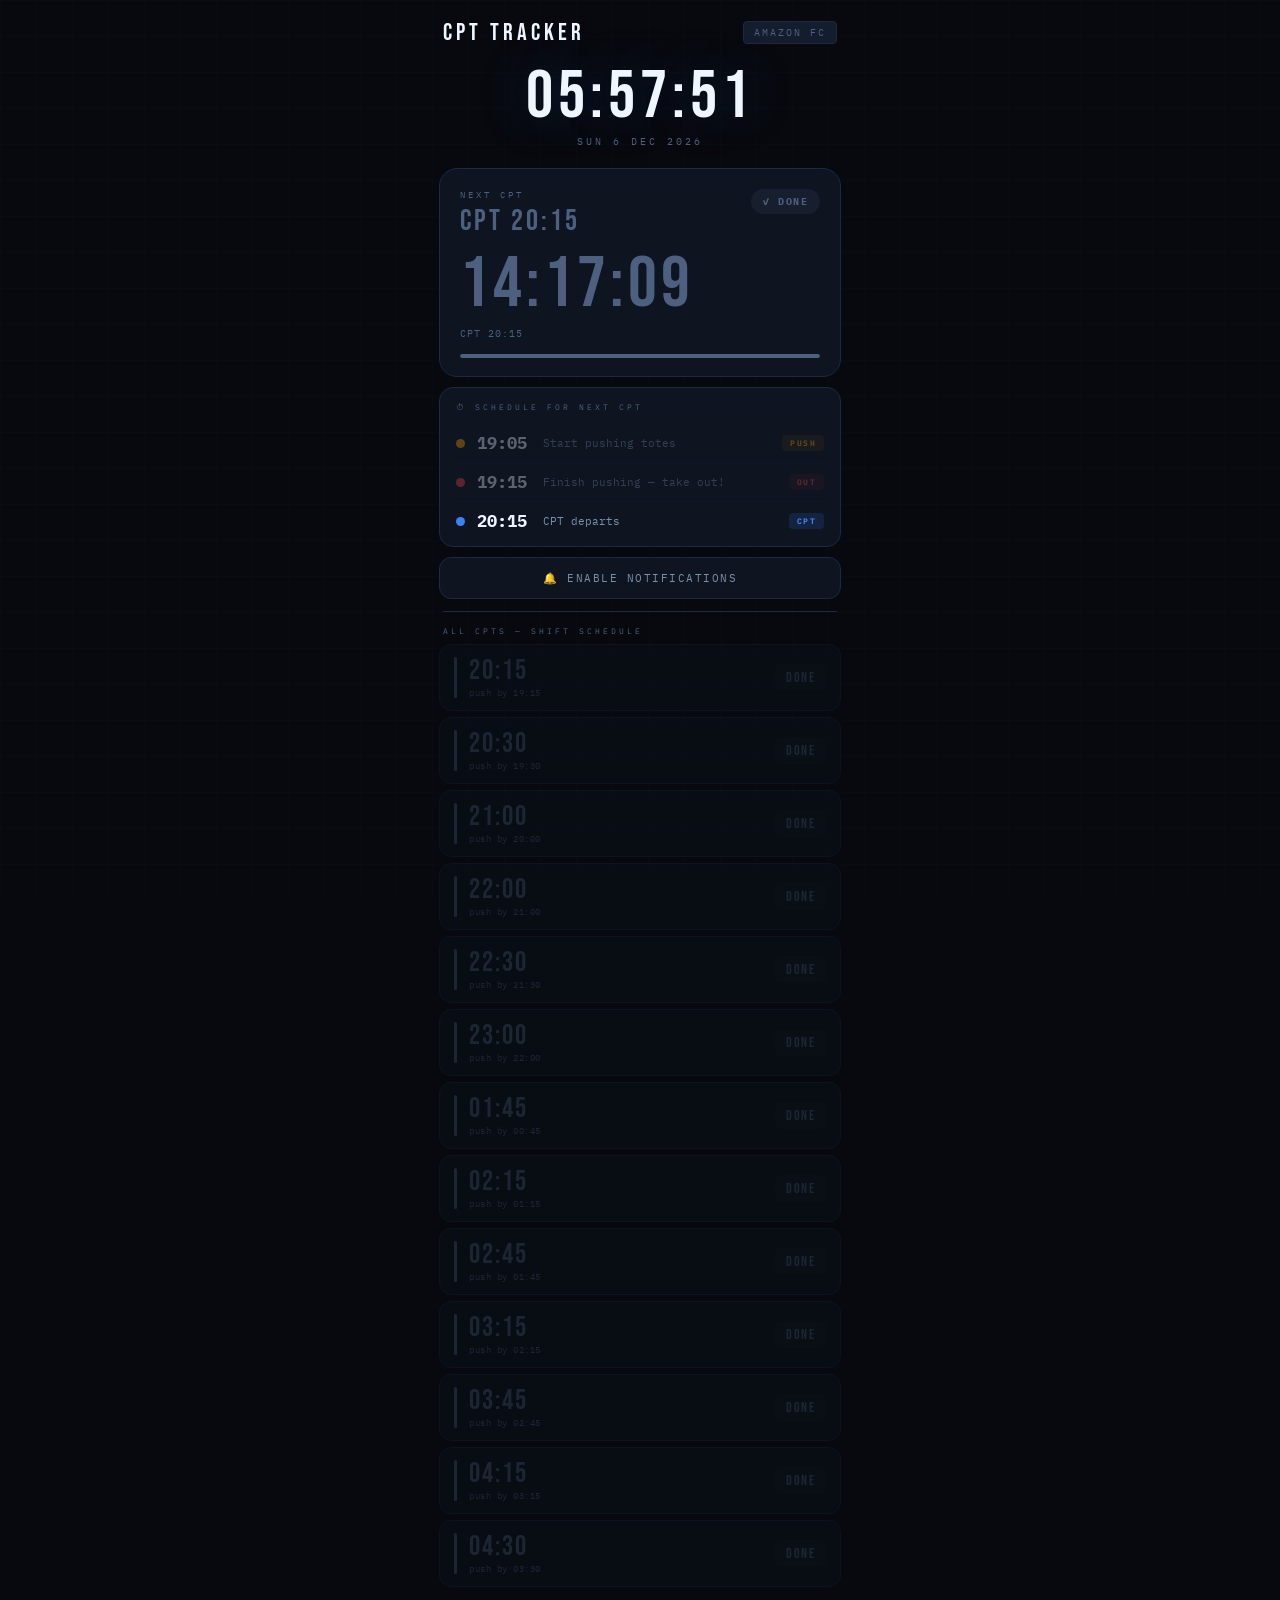
==== templates/cpt-tracker.html @ e01d63c8 "Add files via upload cpt timings" ====
<!DOCTYPE html>
<html lang="en">
<head>
<meta charset="UTF-8">
<meta name="viewport" content="width=device-width, initial-scale=1.0, user-scalable=no">
<meta name="theme-color" content="#07090e">
<meta name="apple-mobile-web-app-capable" content="yes">
<meta name="apple-mobile-web-app-status-bar-style" content="black-translucent">
<title>CPT Tracker</title>
<link rel="preconnect" href="https://fonts.googleapis.com">
<link href="https://fonts.googleapis.com/css2?family=Bebas+Neue&family=IBM+Plex+Mono:wght@300;400;500;700&display=swap" rel="stylesheet">
<style>
  :root {
    --bg:        #07090e;
    --surface:   #0e1420;
    --surface2:  #131d2e;
    --border:    #1c2940;
    --safe:      #10b981;
    --warn:      #f59e0b;
    --critical:  #ef4444;
    --accent:    #3b82f6;
    --dim:       #4e6080;
    --muted:     #7a90aa;
    --text:      #d8e4f0;
    --white:     #f0f6ff;
  }

  *, *::before, *::after { margin:0; padding:0; box-sizing:border-box; -webkit-tap-highlight-color:transparent; }

  html { scroll-behavior: smooth; }

  body {
    background: var(--bg);
    color: var(--text);
    font-family: 'IBM Plex Mono', monospace;
    min-height: 100vh;
    overscroll-behavior: contain;
    -webkit-overflow-scrolling: touch;
  }

  /* subtle grid overlay */
  body::before {
    content: '';
    position: fixed; inset: 0; pointer-events: none; z-index: 0;
    background-image:
      linear-gradient(rgba(59,130,246,0.025) 1px, transparent 1px),
      linear-gradient(90deg, rgba(59,130,246,0.025) 1px, transparent 1px);
    background-size: 36px 36px;
  }

  .app {
    position: relative; z-index: 1;
    max-width: 430px; margin: 0 auto;
    padding-bottom: 40px;
  }

  /* ─── HEADER ─── */
  .hdr {
    display: flex; justify-content: space-between; align-items: center;
    padding: 18px 18px 0;
  }
  .hdr-title {
    font-family: 'Bebas Neue', sans-serif;
    font-size: 24px; letter-spacing: 4px; color: var(--white);
  }
  .hdr-shift {
    font-size: 10px; letter-spacing: 2px; color: var(--dim);
    background: var(--surface2); border: 1px solid var(--border);
    padding: 4px 10px; border-radius: 4px;
  }

  /* ─── CLOCK ─── */
  .clock-wrap {
    text-align: center; padding: 16px 18px 10px;
  }
  .clock {
    font-family: 'Bebas Neue', sans-serif;
    font-size: 68px; letter-spacing: 5px; line-height: 1;
    color: var(--white);
    text-shadow: 0 0 50px rgba(59,130,246,0.25);
  }
  .clock-date {
    font-size: 10px; letter-spacing: 3px; color: var(--dim);
    margin-top: 4px; text-transform: uppercase;
  }

  /* ─── HERO CARD ─── */
  .hero {
    margin: 10px 14px 10px;
    border-radius: 18px; padding: 20px 20px 18px;
    border: 1.5px solid transparent;
    position: relative; overflow: hidden;
    transition: background 0.6s ease, border-color 0.6s ease;
  }
  .hero::before {
    content: '';
    position: absolute; inset: 0;
    background: radial-gradient(ellipse at top right, var(--glow-color, transparent) 0%, transparent 65%);
    pointer-events: none; transition: all 0.6s;
  }

  .hero.safe   { background: #091810; border-color: rgba(16,185,129,0.25); --glow-color: rgba(16,185,129,0.12); }
  .hero.warn   { background: #16100a; border-color: rgba(245,158,11,0.35);  --glow-color: rgba(245,158,11,0.15); }
  .hero.critical { background: #160808; border-color: rgba(239,68,68,0.4); --glow-color: rgba(239,68,68,0.2); }
  .hero.done   { background: var(--surface); border-color: var(--border); }

  .hero-top {
    display: flex; justify-content: space-between; align-items: flex-start;
    margin-bottom: 10px;
  }
  .hero-label {
    font-size: 9px; letter-spacing: 3px; color: var(--dim);
    text-transform: uppercase; margin-bottom: 3px;
  }
  .hero-cpt-time {
    font-family: 'Bebas Neue', sans-serif;
    font-size: 30px; letter-spacing: 3px;
    transition: color 0.4s;
  }
  .hero.safe    .hero-cpt-time { color: var(--safe); }
  .hero.warn    .hero-cpt-time { color: var(--warn); }
  .hero.critical .hero-cpt-time { color: var(--critical); }
  .hero.done    .hero-cpt-time { color: var(--dim); }

  .hero-status-pill {
    font-size: 10px; font-weight: 700; letter-spacing: 1.5px;
    padding: 6px 12px; border-radius: 20px; text-transform: uppercase;
    transition: all 0.4s;
  }
  .hero.safe    .hero-status-pill { background: rgba(16,185,129,0.15); color: var(--safe); }
  .hero.warn    .hero-status-pill { background: rgba(245,158,11,0.2);  color: var(--warn); animation: pill-pulse-warn 1.4s infinite; }
  .hero.critical .hero-status-pill { background: rgba(239,68,68,0.2); color: var(--critical); animation: pill-pulse-red 0.7s infinite; }
  .hero.done    .hero-status-pill { background: rgba(78,96,128,0.15); color: var(--dim); }

  @keyframes pill-pulse-warn {
    0%,100% { box-shadow: 0 0 0 0 rgba(245,158,11,0); }
    50%      { box-shadow: 0 0 0 5px rgba(245,158,11,0.15); }
  }
  @keyframes pill-pulse-red {
    0%,100% { box-shadow: 0 0 0 0 rgba(239,68,68,0); background: rgba(239,68,68,0.2); }
    50%      { box-shadow: 0 0 0 6px rgba(239,68,68,0.12); background: rgba(239,68,68,0.35); }
  }

  .hero-countdown {
    font-family: 'Bebas Neue', sans-serif;
    font-size: 72px; letter-spacing: 4px; line-height: 1;
    margin: 4px 0 6px;
    transition: color 0.4s, text-shadow 0.4s;
  }
  .hero.safe     .hero-countdown { color: var(--safe); text-shadow: 0 0 40px rgba(16,185,129,0.3); }
  .hero.warn     .hero-countdown { color: var(--warn); text-shadow: 0 0 40px rgba(245,158,11,0.3); }
  .hero.critical .hero-countdown { color: var(--critical); text-shadow: 0 0 50px rgba(239,68,68,0.5); animation: cd-glow 0.7s infinite; }
  .hero.done     .hero-countdown { color: var(--dim); text-shadow: none; }

  @keyframes cd-glow {
    0%,100% { text-shadow: 0 0 30px rgba(239,68,68,0.4); }
    50%      { text-shadow: 0 0 70px rgba(239,68,68,0.85); }
  }

  .hero-until { font-size: 10px; color: var(--dim); letter-spacing: 1px; }

  /* progress bar */
  .hero-progress-wrap {
    margin-top: 14px;
    height: 4px; background: rgba(255,255,255,0.06);
    border-radius: 2px; overflow: hidden;
  }
  .hero-progress-bar {
    height: 100%; border-radius: 2px;
    transition: width 1s linear, background 0.5s;
  }
  .hero.safe     .hero-progress-bar { background: var(--safe); }
  .hero.warn     .hero-progress-bar { background: var(--warn); }
  .hero.critical .hero-progress-bar { background: var(--critical); }
  .hero.done     .hero-progress-bar { background: var(--dim); }

  /* ─── PHASE TIMELINE ─── */
  .phases {
    margin: 0 14px 10px;
    background: var(--surface); border: 1px solid var(--border);
    border-radius: 14px; padding: 14px 16px;
  }
  .phases-head {
    font-size: 8px; letter-spacing: 3px; color: var(--dim);
    text-transform: uppercase; margin-bottom: 12px;
  }
  .ph-row {
    display: flex; align-items: center; gap: 12px;
    padding: 8px 0; border-bottom: 1px solid rgba(28,41,64,0.6);
    transition: opacity 0.3s;
  }
  .ph-row:last-child { border-bottom: none; padding-bottom: 0; }
  .ph-row.active-phase { opacity: 1 !important; }
  .ph-row.past-phase   { opacity: 0.35; }

  .ph-dot { width: 9px; height: 9px; border-radius: 50%; flex-shrink: 0; }
  .ph-row.active-phase .ph-dot { animation: dot-pulse 1s infinite; }

  @keyframes dot-pulse {
    0%,100% { transform: scale(1); box-shadow: 0 0 0 0 currentColor; }
    50%      { transform: scale(1.3); }
  }

  .ph-time {
    font-size: 17px; font-weight: 700; min-width: 54px;
    color: var(--white);
  }
  .ph-desc { flex: 1; font-size: 11px; color: var(--muted); }
  .ph-tag {
    font-size: 8px; font-weight: 700; letter-spacing: 1.5px;
    padding: 3px 8px; border-radius: 4px; text-transform: uppercase;
  }

  /* ─── NOTIFY BUTTON ─── */
  .notify-btn {
    display: flex; align-items: center; justify-content: center; gap: 8px;
    margin: 0 14px 12px; padding: 13px;
    background: var(--surface); border: 1px solid var(--border);
    border-radius: 12px; color: var(--muted);
    font-family: 'IBM Plex Mono', monospace;
    font-size: 11px; letter-spacing: 1.5px; text-transform: uppercase;
    cursor: pointer; width: calc(100% - 28px);
    transition: all 0.2s;
  }
  .notify-btn:active { transform: scale(0.97); }
  .notify-btn.on { border-color: rgba(16,185,129,0.3); color: var(--safe); background: rgba(16,185,129,0.05); }

  /* ─── CPT LIST ─── */
  .section-head {
    padding: 4px 18px 8px;
    font-size: 8px; letter-spacing: 3px; color: var(--dim); text-transform: uppercase;
  }
  .cpt-list { padding: 0 14px; display: flex; flex-direction: column; gap: 6px; }

  .cpt-card {
    background: var(--surface); border: 1px solid var(--border);
    border-radius: 12px; padding: 12px 14px;
    display: flex; align-items: center; gap: 12px;
    transition: all 0.35s; position: relative; overflow: hidden;
  }
  .cpt-card.state-safe     { }
  .cpt-card.state-warn     { border-color: rgba(245,158,11,0.4); background: #13100a; }
  .cpt-card.state-critical { border-color: rgba(239,68,68,0.45); background: #130808; }
  .cpt-card.state-past     { opacity: 0.32; }
  .cpt-card.state-next     { border-color: rgba(59,130,246,0.3); }

  .cpt-indicator { width: 3px; align-self: stretch; border-radius: 2px; flex-shrink: 0; min-height: 36px; }

  .cpt-main { flex: 1; min-width: 0; }
  .cpt-time {
    font-family: 'Bebas Neue', sans-serif;
    font-size: 28px; letter-spacing: 2px; line-height: 1;
    transition: color 0.3s;
  }
  .cpt-sub { font-size: 9px; color: var(--dim); margin-top: 2px; letter-spacing: 0.5px; }

  .cpt-right { text-align: right; flex-shrink: 0; }
  .cpt-badge {
    font-family: 'Bebas Neue', sans-serif;
    font-size: 14px; letter-spacing: 1.5px;
    padding: 5px 11px; border-radius: 7px;
    display: inline-block;
  }
  .cpt-eta {
    font-size: 10px; color: var(--dim);
    margin-top: 3px; text-align: right;
  }

  /* ─── TOAST ─── */
  .toast {
    position: fixed; top: 14px; left: 12px; right: 12px; z-index: 9999;
    background: #111d30; border: 1px solid rgba(245,158,11,0.45);
    border-radius: 14px; padding: 14px 16px;
    animation: toast-in 0.3s cubic-bezier(0.34,1.56,0.64,1);
    box-shadow: 0 8px 32px rgba(0,0,0,0.6);
  }
  .toast.critical-toast { border-color: rgba(239,68,68,0.6); }
  .toast-title { font-size: 10px; letter-spacing: 2px; color: var(--warn); text-transform: uppercase; margin-bottom: 4px; font-weight: 700; }
  .toast.critical-toast .toast-title { color: var(--critical); }
  .toast-body { font-size: 13px; color: var(--text); }

  @keyframes toast-in {
    from { transform: translateY(-24px) scale(0.96); opacity: 0; }
    to   { transform: translateY(0) scale(1); opacity: 1; }
  }

  /* ─── DIVIDER ─── */
  .sep { margin: 10px 18px 10px; height: 1px; background: var(--border); }

</style>
</head>
<body>
<div class="app">

  <!-- Header -->
  <div class="hdr">
    <div class="hdr-title">CPT TRACKER</div>
    <div class="hdr-shift" id="shift-label">AMAZON FC</div>
  </div>

  <!-- Clock -->
  <div class="clock-wrap">
    <div class="clock" id="clock">00:00:00</div>
    <div class="clock-date" id="clock-date">···</div>
  </div>

  <!-- Hero Next CPT -->
  <div class="hero safe" id="hero">
    <div class="hero-top">
      <div>
        <div class="hero-label">NEXT CPT</div>
        <div class="hero-cpt-time" id="hero-cpt-time">--:--</div>
      </div>
      <div class="hero-status-pill" id="hero-status">LOADING</div>
    </div>
    <div class="hero-countdown" id="hero-cd">--:--</div>
    <div class="hero-until" id="hero-until">until CPT</div>
    <div class="hero-progress-wrap">
      <div class="hero-progress-bar" id="hero-prog" style="width:0%"></div>
    </div>
  </div>

  <!-- Phase Schedule -->
  <div class="phases">
    <div class="phases-head">⏱ Schedule for next CPT</div>

    <div class="ph-row" id="ph-push">
      <div class="ph-dot" style="background:var(--warn)" id="ph-push-dot"></div>
      <div class="ph-time" id="ph-push-t">--:--</div>
      <div class="ph-desc">Start pushing totes</div>
      <div class="ph-tag" style="background:rgba(245,158,11,0.15);color:var(--warn)">PUSH</div>
    </div>

    <div class="ph-row" id="ph-out">
      <div class="ph-dot" style="background:var(--critical)"></div>
      <div class="ph-time" id="ph-out-t">--:--</div>
      <div class="ph-desc">Finish pushing — take out!</div>
      <div class="ph-tag" style="background:rgba(239,68,68,0.15);color:var(--critical)">OUT</div>
    </div>

    <div class="ph-row" id="ph-cpt">
      <div class="ph-dot" style="background:var(--accent)"></div>
      <div class="ph-time" id="ph-cpt-t">--:--</div>
      <div class="ph-desc">CPT departs</div>
      <div class="ph-tag" style="background:rgba(59,130,246,0.15);color:var(--accent)">CPT</div>
    </div>
  </div>

  <!-- Notification Button -->
  <button class="notify-btn" id="notify-btn" onclick="askNotify()">
    🔔 Enable Notifications
  </button>

  <div class="sep"></div>
  <div class="section-head">All CPTs — Shift Schedule</div>

  <!-- CPT Cards -->
  <div class="cpt-list" id="cpt-list"></div>

</div>

<script>
// ─── CPT DATA ────────────────────────────────────────────────
const RAW = [
  "20:15","20:30","21:00","22:00","22:30","23:00",
  "1:45","2:15","2:45","3:15","3:45","4:15","4:30"
];

// Convert "H:MM" → minutes since midnight
function toMin(str) {
  const [h, m] = str.split(':').map(Number);
  return h * 60 + m;
}

// Format minutes → "HH:MM" (handles values > 1440)
function fmtTime(min) {
  const h = Math.floor(min / 60) % 24;
  const m = min % 60;
  return `${String(h).padStart(2,'0')}:${String(m).padStart(2,'0')}`;
}

// Format countdown (total seconds) → "H:MM:SS" or "MM:SS"
function fmtCd(totalSec) {
  if (totalSec < 0) totalSec = 0;
  const h = Math.floor(totalSec / 3600);
  const m = Math.floor((totalSec % 3600) / 60);
  const s = totalSec % 60;
  if (h > 0) return `${h}:${String(m).padStart(2,'0')}:${String(s).padStart(2,'0')}`;
  return `${String(m).padStart(2,'0')}:${String(s).padStart(2,'0')}`;
}

// Build CPT objects
// Times < noon (720 min) = after midnight (next calendar day) → add 1440 for ordering
const CPTS = RAW.map(raw => {
  const min = toMin(raw);
  const isNextDay = min < 720;
  const eff = isNextDay ? min + 1440 : min; // "effective" minutes for sorting/comparing
  return {
    label: fmtTime(min),
    min,
    isNextDay,
    eff,
    pushStart: eff - 70,  // start pushing 70 min before CPT
    pushEnd:   eff - 60,  // finish & take out 60 min before CPT
  };
}).sort((a, b) => a.eff - b.eff);

// ─── STATE ───────────────────────────────────────────────────
let notifyOn = false;
const notified = new Set();

// ─── HELPERS ─────────────────────────────────────────────────
function nowEff() {
  const d = new Date();
  const h = d.getHours(), m = d.getMinutes(), s = d.getSeconds();
  const minNow = h * 60 + m;
  // If before noon treat as "next day" in our effective scale
  const eff = minNow < 720 ? minNow + 1440 : minNow;
  return { eff, sec: s, minNow, h, m, s };
}

function getPhase(cpt, effNow) {
  const diff = cpt.eff - effNow;
  if (diff < 0)   return 'past';
  if (diff <= 60) return 'critical';   // take out window
  if (diff <= 70) return 'warn';       // start pushing
  return 'safe';
}

// ─── NOTIFICATIONS ───────────────────────────────────────────
function askNotify() {
  if (!('Notification' in window)) { alert('Notifications not supported on this browser.'); return; }
  Notification.requestPermission().then(p => {
    notifyOn = p === 'granted';
    renderNotifyBtn();
  });
}

function renderNotifyBtn() {
  const btn = document.getElementById('notify-btn');
  if (notifyOn) {
    btn.textContent = '✅ Notifications Enabled';
    btn.classList.add('on');
  } else {
    btn.textContent = '🔔 Enable Notifications';
    btn.classList.remove('on');
  }
}

function fire(title, body, isCritical) {
  showToast(title, body, isCritical);
  if (notifyOn) {
    try { new Notification(title, { body, silent: false }); } catch(e) {}
  }
  // Vibrate on mobile
  if ('vibrate' in navigator) {
    navigator.vibrate(isCritical ? [400,100,400,100,800] : [300,100,300]);
  }
}

let toastTimer;
function showToast(title, body, isCritical) {
  const old = document.getElementById('toast');
  if (old) old.remove();
  clearTimeout(toastTimer);
  const t = document.createElement('div');
  t.id = 'toast';
  t.className = 'toast' + (isCritical ? ' critical-toast' : '');
  t.innerHTML = `<div class="toast-title">${title}</div><div class="toast-body">${body}</div>`;
  document.body.appendChild(t);
  toastTimer = setTimeout(() => { t.style.opacity='0'; t.style.transition='opacity 0.5s'; setTimeout(()=>t.remove(),500); }, 6000);
}

// ─── BUILD CARD SKELETONS ─────────────────────────────────────
function buildList() {
  const list = document.getElementById('cpt-list');
  CPTS.forEach(cpt => {
    const card = document.createElement('div');
    card.className = 'cpt-card';
    card.id = `card-${cpt.eff}`;
    list.appendChild(card);
  });
}

// ─── MAIN TICK ───────────────────────────────────────────────
function tick() {
  const { eff: effNow, sec, h, m, s } = nowEff();

  // ── Clock
  const now = new Date();
  document.getElementById('clock').textContent =
    `${String(h).padStart(2,'0')}:${String(m).padStart(2,'0')}:${String(s).padStart(2,'0')}`;
  const DAYS = ['SUN','MON','TUE','WED','THU','FRI','SAT'];
  const MONTHS = ['JAN','FEB','MAR','APR','MAY','JUN','JUL','AUG','SEP','OCT','NOV','DEC'];
  document.getElementById('clock-date').textContent =
    `${DAYS[now.getDay()]} ${now.getDate()} ${MONTHS[now.getMonth()]} ${now.getFullYear()}`;

  // ── Find next CPT
  let nextCpt = null, minDiff = Infinity;
  for (const cpt of CPTS) {
    const diff = cpt.eff - effNow;
    if (diff > 0 && diff < minDiff) { minDiff = diff; nextCpt = cpt; }
  }
  // All past → show first CPT (next shift)
  if (!nextCpt) { nextCpt = CPTS[0]; minDiff = nextCpt.eff + 1440 - effNow; }

  // ── Hero
  const phase = getPhase(nextCpt, effNow);
  const hero = document.getElementById('hero');
  hero.className = `hero ${phase === 'past' ? 'done' : phase}`;

  document.getElementById('hero-cpt-time').textContent = `CPT ${nextCpt.label}`;

  const totalSec = minDiff * 60 - sec;
  document.getElementById('hero-cd').textContent = fmtCd(totalSec);

  const statusTxt = {
    safe:     '✅ You\'re good',
    warn:     '⚠️ PUSH NOW!',
    critical: '🚨 TAKE IT OUT!',
    past:     '✓ Done',
  };
  document.getElementById('hero-status').textContent = statusTxt[phase] || '';

  const untilTxt = {
    safe:     `push by ${fmtTime(nextCpt.pushStart % 1440)}`,
    warn:     `hard out by ${fmtTime(nextCpt.pushEnd % 1440)}`,
    critical: `CPT at ${nextCpt.label} — GET IT OUT`,
    past:     `CPT ${nextCpt.label}`,
  };
  document.getElementById('hero-until').textContent = untilTxt[phase] || 'until CPT';

  // Progress bar: fraction of time elapsed from last phase boundary to next
  let progPct = 0;
  if (phase === 'safe') {
    // progress from "previous CPT or far back" — show % of window until push starts
    const windowMin = 120; // show last 2 hrs as the "safe" window
    const elapsed = windowMin - Math.max(0, minDiff - 70);
    progPct = Math.min(100, Math.max(0, (elapsed / windowMin) * 100));
  } else if (phase === 'warn') {
    progPct = ((70 - minDiff) / 10) * 100; // 10-min window
  } else if (phase === 'critical') {
    progPct = ((60 - minDiff) / 60) * 100;
  } else {
    progPct = 100;
  }
  document.getElementById('hero-prog').style.width = progPct.toFixed(1) + '%';

  // ── Phase rows
  document.getElementById('ph-push-t').textContent = fmtTime(nextCpt.pushStart % 1440);
  document.getElementById('ph-out-t').textContent  = fmtTime(nextCpt.pushEnd   % 1440);
  document.getElementById('ph-cpt-t').textContent  = nextCpt.label;

  const phPush = document.getElementById('ph-push');
  const phOut  = document.getElementById('ph-out');
  const phCpt  = document.getElementById('ph-cpt');
  phPush.className = 'ph-row ' + (phase === 'warn'     ? 'active-phase' : (phase === 'safe' ? '' : 'past-phase'));
  phOut.className  = 'ph-row ' + (phase === 'critical'  ? 'active-phase' : (['warn','safe'].includes(phase) ? '' : 'past-phase'));
  phCpt.className  = 'ph-row';

  // ── Notifications
  const k70 = `w-${nextCpt.eff}`, k60 = `c-${nextCpt.eff}`, k10 = `t-${nextCpt.eff}`;
  if (minDiff <= 70 && minDiff > 60 && !notified.has(k70)) {
    notified.add(k70);
    fire('⚠️ START PUSHING', `CPT ${nextCpt.label} — finish by ${fmtTime(nextCpt.pushEnd % 1440)}`, false);
  }
  if (minDiff <= 60 && minDiff > 0 && !notified.has(k60)) {
    notified.add(k60);
    fire('🚨 TAKE IT OUT NOW!', `All totes out before CPT ${nextCpt.label}`, true);
  }
  if (minDiff <= 10 && minDiff > 0 && !notified.has(k10)) {
    notified.add(k10);
    fire('⏰ CPT IN 10 MIN', `CPT ${nextCpt.label} departing soon!`, false);
  }

  // ── CPT Cards
  CPTS.forEach(cpt => {
    const card = document.getElementById(`card-${cpt.eff}`);
    if (!card) return;
    const p = getPhase(cpt, effNow);
    const isNext = cpt === nextCpt;
    const diff = cpt.eff - effNow;

    // State class
    let stateClass = 'state-safe';
    if (p === 'past')     stateClass = 'state-past';
    else if (p === 'warn')     stateClass = 'state-warn';
    else if (p === 'critical') stateClass = 'state-critical';
    else if (isNext)      stateClass = 'state-next';
    card.className = `cpt-card ${stateClass}`;

    const color = {safe:'var(--safe)', warn:'var(--warn)', critical:'var(--critical)', past:'var(--dim)'}[p];

    // Badge
    let badge = '';
    if (p === 'past') {
      badge = `<div class="cpt-badge" style="background:rgba(78,96,128,0.1);color:var(--dim)">DONE</div>`;
    } else if (p === 'critical') {
      badge = `<div class="cpt-badge" style="background:rgba(239,68,68,0.2);color:var(--critical);animation:pill-pulse-red 0.7s infinite">TAKE OUT</div>`;
    } else if (p === 'warn') {
      badge = `<div class="cpt-badge" style="background:rgba(245,158,11,0.2);color:var(--warn)">PUSH NOW</div>`;
    } else if (isNext) {
      badge = `<div class="cpt-badge" style="background:rgba(59,130,246,0.15);color:var(--accent)">NEXT</div>`;
    } else {
      const dh = Math.floor(diff/60), dm = diff % 60;
      badge = `<div class="cpt-badge" style="background:rgba(16,185,129,0.08);color:var(--safe);font-size:12px">${dh}h ${String(dm).padStart(2,'0')}m</div>`;
    }

    const eta = p !== 'past'
      ? `<div class="cpt-eta">push ${fmtTime(cpt.pushStart % 1440)} · out ${fmtTime(cpt.pushEnd % 1440)}</div>`
      : '';

    card.innerHTML = `
      <div class="cpt-indicator" style="background:${color}"></div>
      <div class="cpt-main">
        <div class="cpt-time" style="color:${color}">${cpt.label}</div>
        <div class="cpt-sub">push by ${fmtTime(cpt.pushEnd % 1440)}</div>
      </div>
      <div class="cpt-right">
        ${badge}
        ${eta}
      </div>
    `;
  });
}

// ─── INIT ────────────────────────────────────────────────────
buildList();
tick();
setInterval(tick, 1000);

// Auto-enable if permission already granted
if ('Notification' in window && Notification.permission === 'granted') {
  notifyOn = true;
  renderNotifyBtn();
}
</script>
</body>
</html>
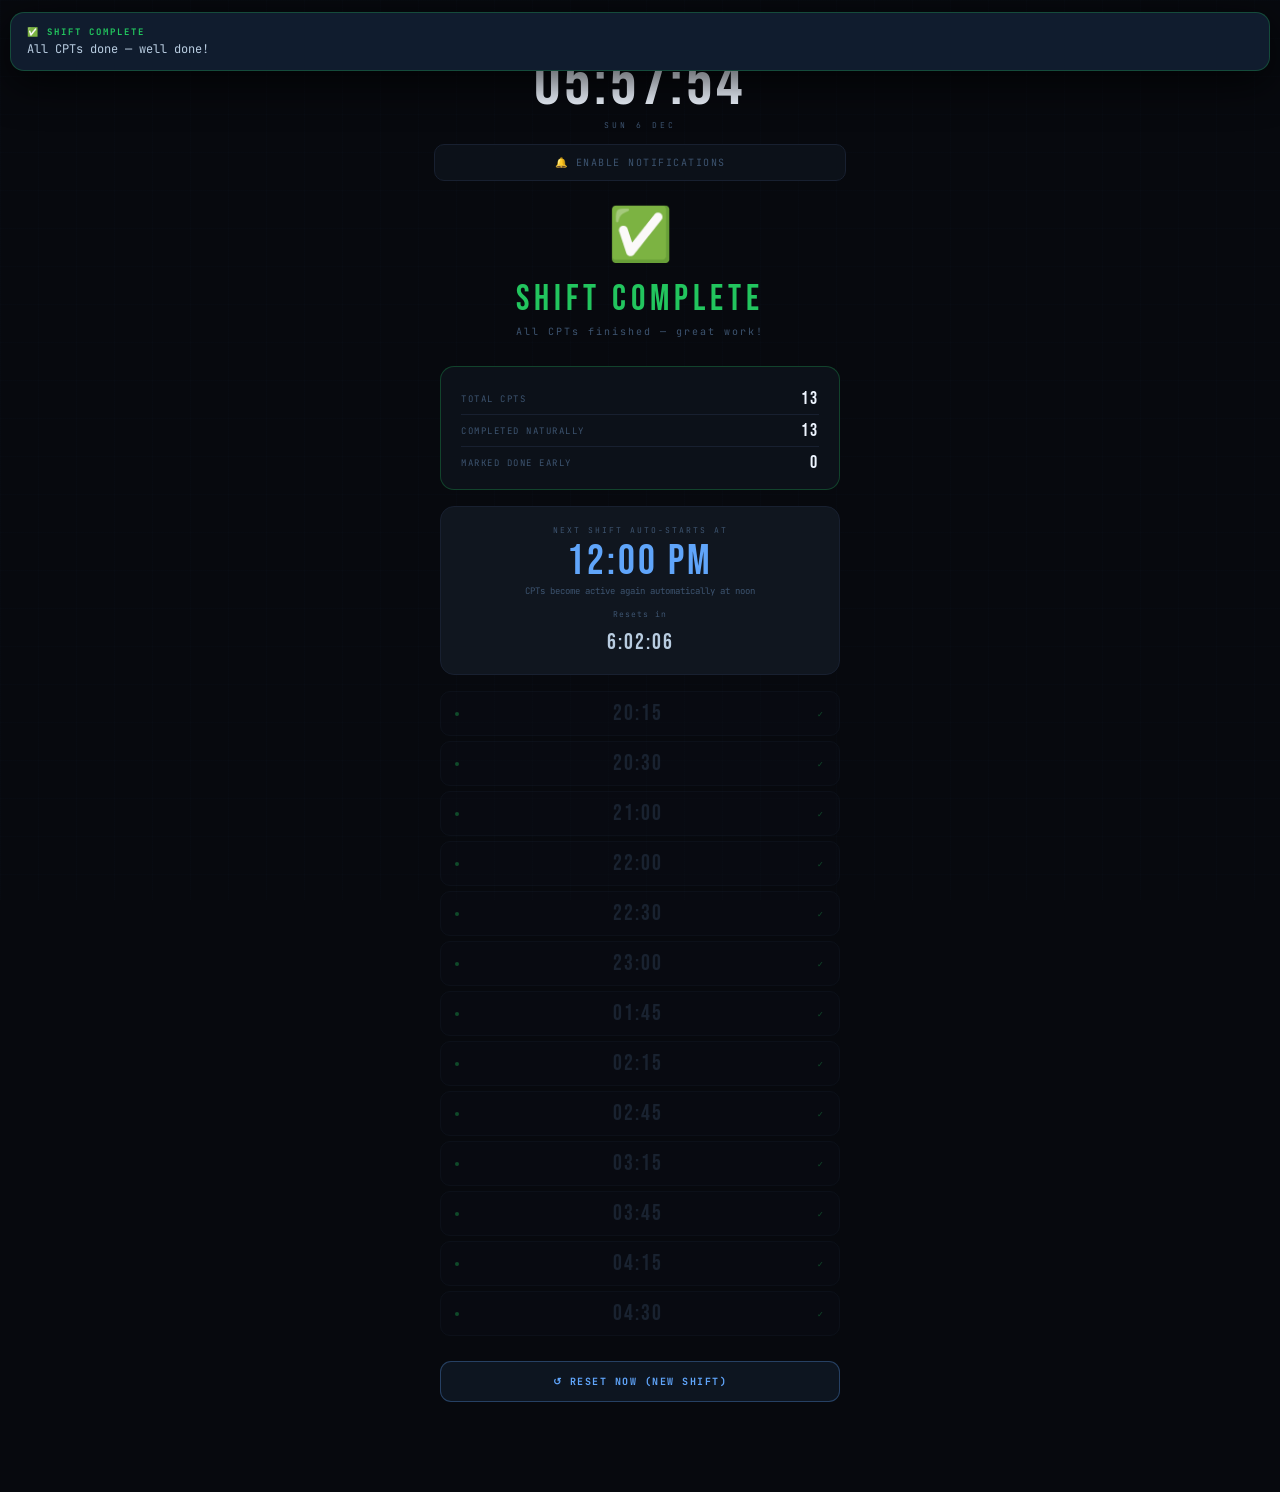
==== commit bdc5d272: "Update cpt-tracker.html second update in cpt-tracker html" ====
--- a/templates/cpt-tracker.html
+++ b/templates/cpt-tracker.html
@@ -2,638 +2,590 @@
 <html lang="en">
 <head>
 <meta charset="UTF-8">
-<meta name="viewport" content="width=device-width, initial-scale=1.0, user-scalable=no">
-<meta name="theme-color" content="#07090e">
+<meta name="viewport" content="width=device-width,initial-scale=1,user-scalable=no">
 <meta name="apple-mobile-web-app-capable" content="yes">
 <meta name="apple-mobile-web-app-status-bar-style" content="black-translucent">
+<meta name="theme-color" content="#07090e">
 <title>CPT Tracker</title>
-<link rel="preconnect" href="https://fonts.googleapis.com">
-<link href="https://fonts.googleapis.com/css2?family=Bebas+Neue&family=IBM+Plex+Mono:wght@300;400;500;700&display=swap" rel="stylesheet">
+<link href="https://fonts.googleapis.com/css2?family=Bebas+Neue&family=JetBrains+Mono:wght@300;400;500;700&display=swap" rel="stylesheet">
 <style>
-  :root {
-    --bg:        #07090e;
-    --surface:   #0e1420;
-    --surface2:  #131d2e;
-    --border:    #1c2940;
-    --safe:      #10b981;
-    --warn:      #f59e0b;
-    --critical:  #ef4444;
-    --accent:    #3b82f6;
-    --dim:       #4e6080;
-    --muted:     #7a90aa;
-    --text:      #d8e4f0;
-    --white:     #f0f6ff;
-  }
-
-  *, *::before, *::after { margin:0; padding:0; box-sizing:border-box; -webkit-tap-highlight-color:transparent; }
-
-  html { scroll-behavior: smooth; }
-
-  body {
-    background: var(--bg);
-    color: var(--text);
-    font-family: 'IBM Plex Mono', monospace;
-    min-height: 100vh;
-    overscroll-behavior: contain;
-    -webkit-overflow-scrolling: touch;
-  }
-
-  /* subtle grid overlay */
-  body::before {
-    content: '';
-    position: fixed; inset: 0; pointer-events: none; z-index: 0;
-    background-image:
-      linear-gradient(rgba(59,130,246,0.025) 1px, transparent 1px),
-      linear-gradient(90deg, rgba(59,130,246,0.025) 1px, transparent 1px);
-    background-size: 36px 36px;
-  }
-
-  .app {
-    position: relative; z-index: 1;
-    max-width: 430px; margin: 0 auto;
-    padding-bottom: 40px;
-  }
-
-  /* ─── HEADER ─── */
-  .hdr {
-    display: flex; justify-content: space-between; align-items: center;
-    padding: 18px 18px 0;
-  }
-  .hdr-title {
-    font-family: 'Bebas Neue', sans-serif;
-    font-size: 24px; letter-spacing: 4px; color: var(--white);
-  }
-  .hdr-shift {
-    font-size: 10px; letter-spacing: 2px; color: var(--dim);
-    background: var(--surface2); border: 1px solid var(--border);
-    padding: 4px 10px; border-radius: 4px;
-  }
-
-  /* ─── CLOCK ─── */
-  .clock-wrap {
-    text-align: center; padding: 16px 18px 10px;
-  }
-  .clock {
-    font-family: 'Bebas Neue', sans-serif;
-    font-size: 68px; letter-spacing: 5px; line-height: 1;
-    color: var(--white);
-    text-shadow: 0 0 50px rgba(59,130,246,0.25);
-  }
-  .clock-date {
-    font-size: 10px; letter-spacing: 3px; color: var(--dim);
-    margin-top: 4px; text-transform: uppercase;
-  }
-
-  /* ─── HERO CARD ─── */
-  .hero {
-    margin: 10px 14px 10px;
-    border-radius: 18px; padding: 20px 20px 18px;
-    border: 1.5px solid transparent;
-    position: relative; overflow: hidden;
-    transition: background 0.6s ease, border-color 0.6s ease;
-  }
-  .hero::before {
-    content: '';
-    position: absolute; inset: 0;
-    background: radial-gradient(ellipse at top right, var(--glow-color, transparent) 0%, transparent 65%);
-    pointer-events: none; transition: all 0.6s;
-  }
-
-  .hero.safe   { background: #091810; border-color: rgba(16,185,129,0.25); --glow-color: rgba(16,185,129,0.12); }
-  .hero.warn   { background: #16100a; border-color: rgba(245,158,11,0.35);  --glow-color: rgba(245,158,11,0.15); }
-  .hero.critical { background: #160808; border-color: rgba(239,68,68,0.4); --glow-color: rgba(239,68,68,0.2); }
-  .hero.done   { background: var(--surface); border-color: var(--border); }
-
-  .hero-top {
-    display: flex; justify-content: space-between; align-items: flex-start;
-    margin-bottom: 10px;
-  }
-  .hero-label {
-    font-size: 9px; letter-spacing: 3px; color: var(--dim);
-    text-transform: uppercase; margin-bottom: 3px;
-  }
-  .hero-cpt-time {
-    font-family: 'Bebas Neue', sans-serif;
-    font-size: 30px; letter-spacing: 3px;
-    transition: color 0.4s;
-  }
-  .hero.safe    .hero-cpt-time { color: var(--safe); }
-  .hero.warn    .hero-cpt-time { color: var(--warn); }
-  .hero.critical .hero-cpt-time { color: var(--critical); }
-  .hero.done    .hero-cpt-time { color: var(--dim); }
-
-  .hero-status-pill {
-    font-size: 10px; font-weight: 700; letter-spacing: 1.5px;
-    padding: 6px 12px; border-radius: 20px; text-transform: uppercase;
-    transition: all 0.4s;
-  }
-  .hero.safe    .hero-status-pill { background: rgba(16,185,129,0.15); color: var(--safe); }
-  .hero.warn    .hero-status-pill { background: rgba(245,158,11,0.2);  color: var(--warn); animation: pill-pulse-warn 1.4s infinite; }
-  .hero.critical .hero-status-pill { background: rgba(239,68,68,0.2); color: var(--critical); animation: pill-pulse-red 0.7s infinite; }
-  .hero.done    .hero-status-pill { background: rgba(78,96,128,0.15); color: var(--dim); }
-
-  @keyframes pill-pulse-warn {
-    0%,100% { box-shadow: 0 0 0 0 rgba(245,158,11,0); }
-    50%      { box-shadow: 0 0 0 5px rgba(245,158,11,0.15); }
-  }
-  @keyframes pill-pulse-red {
-    0%,100% { box-shadow: 0 0 0 0 rgba(239,68,68,0); background: rgba(239,68,68,0.2); }
-    50%      { box-shadow: 0 0 0 6px rgba(239,68,68,0.12); background: rgba(239,68,68,0.35); }
-  }
-
-  .hero-countdown {
-    font-family: 'Bebas Neue', sans-serif;
-    font-size: 72px; letter-spacing: 4px; line-height: 1;
-    margin: 4px 0 6px;
-    transition: color 0.4s, text-shadow 0.4s;
-  }
-  .hero.safe     .hero-countdown { color: var(--safe); text-shadow: 0 0 40px rgba(16,185,129,0.3); }
-  .hero.warn     .hero-countdown { color: var(--warn); text-shadow: 0 0 40px rgba(245,158,11,0.3); }
-  .hero.critical .hero-countdown { color: var(--critical); text-shadow: 0 0 50px rgba(239,68,68,0.5); animation: cd-glow 0.7s infinite; }
-  .hero.done     .hero-countdown { color: var(--dim); text-shadow: none; }
-
-  @keyframes cd-glow {
-    0%,100% { text-shadow: 0 0 30px rgba(239,68,68,0.4); }
-    50%      { text-shadow: 0 0 70px rgba(239,68,68,0.85); }
-  }
-
-  .hero-until { font-size: 10px; color: var(--dim); letter-spacing: 1px; }
-
-  /* progress bar */
-  .hero-progress-wrap {
-    margin-top: 14px;
-    height: 4px; background: rgba(255,255,255,0.06);
-    border-radius: 2px; overflow: hidden;
-  }
-  .hero-progress-bar {
-    height: 100%; border-radius: 2px;
-    transition: width 1s linear, background 0.5s;
-  }
-  .hero.safe     .hero-progress-bar { background: var(--safe); }
-  .hero.warn     .hero-progress-bar { background: var(--warn); }
-  .hero.critical .hero-progress-bar { background: var(--critical); }
-  .hero.done     .hero-progress-bar { background: var(--dim); }
-
-  /* ─── PHASE TIMELINE ─── */
-  .phases {
-    margin: 0 14px 10px;
-    background: var(--surface); border: 1px solid var(--border);
-    border-radius: 14px; padding: 14px 16px;
-  }
-  .phases-head {
-    font-size: 8px; letter-spacing: 3px; color: var(--dim);
-    text-transform: uppercase; margin-bottom: 12px;
-  }
-  .ph-row {
-    display: flex; align-items: center; gap: 12px;
-    padding: 8px 0; border-bottom: 1px solid rgba(28,41,64,0.6);
-    transition: opacity 0.3s;
-  }
-  .ph-row:last-child { border-bottom: none; padding-bottom: 0; }
-  .ph-row.active-phase { opacity: 1 !important; }
-  .ph-row.past-phase   { opacity: 0.35; }
-
-  .ph-dot { width: 9px; height: 9px; border-radius: 50%; flex-shrink: 0; }
-  .ph-row.active-phase .ph-dot { animation: dot-pulse 1s infinite; }
-
-  @keyframes dot-pulse {
-    0%,100% { transform: scale(1); box-shadow: 0 0 0 0 currentColor; }
-    50%      { transform: scale(1.3); }
-  }
-
-  .ph-time {
-    font-size: 17px; font-weight: 700; min-width: 54px;
-    color: var(--white);
-  }
-  .ph-desc { flex: 1; font-size: 11px; color: var(--muted); }
-  .ph-tag {
-    font-size: 8px; font-weight: 700; letter-spacing: 1.5px;
-    padding: 3px 8px; border-radius: 4px; text-transform: uppercase;
-  }
-
-  /* ─── NOTIFY BUTTON ─── */
-  .notify-btn {
-    display: flex; align-items: center; justify-content: center; gap: 8px;
-    margin: 0 14px 12px; padding: 13px;
-    background: var(--surface); border: 1px solid var(--border);
-    border-radius: 12px; color: var(--muted);
-    font-family: 'IBM Plex Mono', monospace;
-    font-size: 11px; letter-spacing: 1.5px; text-transform: uppercase;
-    cursor: pointer; width: calc(100% - 28px);
-    transition: all 0.2s;
-  }
-  .notify-btn:active { transform: scale(0.97); }
-  .notify-btn.on { border-color: rgba(16,185,129,0.3); color: var(--safe); background: rgba(16,185,129,0.05); }
-
-  /* ─── CPT LIST ─── */
-  .section-head {
-    padding: 4px 18px 8px;
-    font-size: 8px; letter-spacing: 3px; color: var(--dim); text-transform: uppercase;
-  }
-  .cpt-list { padding: 0 14px; display: flex; flex-direction: column; gap: 6px; }
-
-  .cpt-card {
-    background: var(--surface); border: 1px solid var(--border);
-    border-radius: 12px; padding: 12px 14px;
-    display: flex; align-items: center; gap: 12px;
-    transition: all 0.35s; position: relative; overflow: hidden;
-  }
-  .cpt-card.state-safe     { }
-  .cpt-card.state-warn     { border-color: rgba(245,158,11,0.4); background: #13100a; }
-  .cpt-card.state-critical { border-color: rgba(239,68,68,0.45); background: #130808; }
-  .cpt-card.state-past     { opacity: 0.32; }
-  .cpt-card.state-next     { border-color: rgba(59,130,246,0.3); }
-
-  .cpt-indicator { width: 3px; align-self: stretch; border-radius: 2px; flex-shrink: 0; min-height: 36px; }
-
-  .cpt-main { flex: 1; min-width: 0; }
-  .cpt-time {
-    font-family: 'Bebas Neue', sans-serif;
-    font-size: 28px; letter-spacing: 2px; line-height: 1;
-    transition: color 0.3s;
-  }
-  .cpt-sub { font-size: 9px; color: var(--dim); margin-top: 2px; letter-spacing: 0.5px; }
-
-  .cpt-right { text-align: right; flex-shrink: 0; }
-  .cpt-badge {
-    font-family: 'Bebas Neue', sans-serif;
-    font-size: 14px; letter-spacing: 1.5px;
-    padding: 5px 11px; border-radius: 7px;
-    display: inline-block;
-  }
-  .cpt-eta {
-    font-size: 10px; color: var(--dim);
-    margin-top: 3px; text-align: right;
-  }
-
-  /* ─── TOAST ─── */
-  .toast {
-    position: fixed; top: 14px; left: 12px; right: 12px; z-index: 9999;
-    background: #111d30; border: 1px solid rgba(245,158,11,0.45);
-    border-radius: 14px; padding: 14px 16px;
-    animation: toast-in 0.3s cubic-bezier(0.34,1.56,0.64,1);
-    box-shadow: 0 8px 32px rgba(0,0,0,0.6);
-  }
-  .toast.critical-toast { border-color: rgba(239,68,68,0.6); }
-  .toast-title { font-size: 10px; letter-spacing: 2px; color: var(--warn); text-transform: uppercase; margin-bottom: 4px; font-weight: 700; }
-  .toast.critical-toast .toast-title { color: var(--critical); }
-  .toast-body { font-size: 13px; color: var(--text); }
-
-  @keyframes toast-in {
-    from { transform: translateY(-24px) scale(0.96); opacity: 0; }
-    to   { transform: translateY(0) scale(1); opacity: 1; }
-  }
-
-  /* ─── DIVIDER ─── */
-  .sep { margin: 10px 18px 10px; height: 1px; background: var(--border); }
-
+:root {
+  --bg:#07090e; --s1:#0c1119; --s2:#10161f;
+  --border:#182030; --muted:#3d5470; --text:#b8cce0; --white:#eef5ff;
+  --safe:#22c55e; --warn:#f59e0b; --crit:#ef4444; --blue:#60a5fa; --done:#2a3d52;
+  --safe-bg:rgba(34,197,94,.07); --warn-bg:rgba(245,158,11,.09); --crit-bg:rgba(239,68,68,.09);
+  --safe-bd:rgba(34,197,94,.28); --warn-bd:rgba(245,158,11,.35); --crit-bd:rgba(239,68,68,.38);
+}
+*,*::before,*::after{margin:0;padding:0;box-sizing:border-box;-webkit-tap-highlight-color:transparent}
+body{
+  background:var(--bg);color:var(--text);
+  font-family:'JetBrains Mono',monospace;
+  min-height:100vh;overscroll-behavior:none;-webkit-overflow-scrolling:touch;
+}
+body::before{
+  content:'';position:fixed;inset:0;pointer-events:none;z-index:0;
+  background:linear-gradient(rgba(96,165,250,.016) 1px,transparent 1px),
+             linear-gradient(90deg,rgba(96,165,250,.016) 1px,transparent 1px);
+  background-size:38px 38px;
+}
+.app{position:relative;z-index:1;max-width:440px;margin:0 auto;padding-bottom:60px}
+
+/* ── HEADER */
+.hdr{display:flex;justify-content:space-between;align-items:center;padding:16px 16px 0}
+.logo{font-family:'Bebas Neue';font-size:20px;letter-spacing:5px;color:var(--white)}
+.logo b{color:var(--warn)}
+.shift-pill{font-size:8px;letter-spacing:2px;color:var(--muted);background:var(--s2);border:1px solid var(--border);padding:4px 10px;border-radius:4px;text-transform:uppercase}
+
+/* ── CLOCK */
+.clock-wrap{text-align:center;padding:12px 16px 6px}
+.clock{font-family:'Bebas Neue';font-size:66px;letter-spacing:4px;line-height:1;color:var(--white)}
+.clock-date{font-size:8px;letter-spacing:3px;color:var(--muted);margin-top:2px;text-transform:uppercase}
+
+/* ── NOTIFY BTN */
+.notify-btn{display:flex;align-items:center;justify-content:center;gap:7px;margin:8px 14px;padding:11px;background:var(--s1);border:1px solid var(--border);border-radius:10px;color:var(--muted);font-family:'JetBrains Mono',monospace;font-size:10px;letter-spacing:1.5px;text-transform:uppercase;cursor:pointer;width:calc(100% - 28px);transition:all .2s}
+.notify-btn:active{transform:scale(.98)}
+.notify-btn.on{border-color:var(--safe-bd);color:var(--safe);background:var(--safe-bg)}
+
+/* ── SECTION HEADER */
+.sec-hdr{display:flex;align-items:center;gap:8px;padding:14px 16px 6px;font-size:8px;letter-spacing:3px;color:var(--muted);text-transform:uppercase}
+.sec-hdr::after{content:'';flex:1;height:1px;background:var(--border)}
+
+/* ── ACTIVE GRID */
+.active-grid{padding:0 12px;display:flex;flex-direction:column;gap:8px}
+.dual-row{display:grid;grid-template-columns:1fr 1fr;gap:8px}
+
+/* ── ACTIVE CARD */
+.act-card{border-radius:16px;padding:16px;border:1.5px solid transparent;position:relative;overflow:hidden;transition:border-color .4s,background .4s}
+.act-card.warn-card{background:var(--warn-bg);border-color:var(--warn-bd)}
+.act-card.crit-card{background:var(--crit-bg);border-color:var(--crit-bd)}
+.single-card{padding:20px}
+.single-card .big-cd{font-family:'Bebas Neue';font-size:68px;letter-spacing:3px;line-height:1;margin:6px 0 4px}
+.single-card.warn-card .big-cd{color:var(--warn)}
+.single-card.crit-card .big-cd{color:var(--crit);animation:glow-crit .7s infinite}
+@keyframes glow-crit{0%,100%{opacity:1}50%{opacity:.7}}
+.dual-card{padding:14px}
+.dual-card .big-cd{font-family:'Bebas Neue';font-size:38px;letter-spacing:2px;line-height:1;margin:4px 0 3px}
+.dual-card.warn-card .big-cd{color:var(--warn)}
+.dual-card.crit-card .big-cd{color:var(--crit);animation:glow-crit .7s infinite}
+.phase-tag{display:inline-flex;align-items:center;gap:4px;font-size:8px;font-weight:700;letter-spacing:1.5px;text-transform:uppercase;padding:4px 9px;border-radius:20px;margin-bottom:10px}
+.warn-card .phase-tag{background:rgba(245,158,11,.2);color:var(--warn)}
+.crit-card .phase-tag{background:rgba(239,68,68,.22);color:var(--crit);animation:tag-blink .8s infinite}
+@keyframes tag-blink{0%,100%{opacity:1}50%{opacity:.5}}
+.act-lbl{font-size:8px;letter-spacing:1.5px;color:var(--muted);margin-bottom:1px}
+.act-cpt-t{font-family:'Bebas Neue';font-size:28px;letter-spacing:2px;line-height:1;margin-bottom:2px}
+.warn-card .act-cpt-t{color:var(--warn)}
+.crit-card .act-cpt-t{color:var(--crit)}
+.cd-sub{font-size:9px;color:var(--muted);margin-bottom:10px}
+.prog-wrap{height:3px;background:rgba(255,255,255,.05);border-radius:2px;overflow:hidden;margin-bottom:12px}
+.prog-bar{height:100%;border-radius:2px;transition:width 1s linear}
+.warn-card .prog-bar{background:var(--warn)}
+.crit-card .prog-bar{background:var(--crit)}
+.mini-phases{display:flex;flex-direction:column;gap:5px;margin-bottom:12px}
+.mini-ph{display:flex;align-items:center;gap:6px}
+.mini-dot{width:5px;height:5px;border-radius:50%;flex-shrink:0}
+.mini-t{font-size:10px;font-weight:500;color:var(--text);min-width:36px}
+.mini-desc{font-size:9px;color:var(--muted)}
+.dual-card .mini-desc{display:none}
+.dual-card .mini-ph{gap:5px}
+.dual-card .mini-t{font-size:9px;min-width:32px}
+.dual-card .mini-phases{margin-bottom:10px}
+.done-btn{width:100%;padding:10px;border-radius:10px;background:rgba(239,68,68,.13);border:1px solid rgba(239,68,68,.35);color:var(--crit);font-family:'JetBrains Mono',monospace;font-size:10px;font-weight:700;letter-spacing:1.5px;text-transform:uppercase;cursor:pointer;transition:all .2s;display:flex;align-items:center;justify-content:center;gap:6px}
+.done-btn:active{transform:scale(.97);background:rgba(239,68,68,.28)}
+
+/* ── NEXT CARD */
+.next-card{margin:0 12px;background:var(--s1);border:1px solid rgba(96,165,250,.28);border-radius:16px;padding:18px 20px;display:flex;align-items:center;justify-content:space-between}
+.nc-left .nc-lbl{font-size:8px;letter-spacing:2px;color:var(--muted);margin-bottom:2px}
+.nc-left .nc-time{font-family:'Bebas Neue';font-size:44px;letter-spacing:3px;color:var(--blue);line-height:1}
+.nc-left .nc-push{font-size:9px;color:var(--muted);margin-top:5px}
+.nc-right{text-align:right}
+.nc-cd{font-family:'Bebas Neue';font-size:34px;letter-spacing:2px;color:var(--safe)}
+.nc-cd-sub{font-size:8px;color:var(--muted)}
+
+/* ── UPCOMING LIST */
+.upcoming-list{padding:0 12px;display:flex;flex-direction:column;gap:6px}
+.up-card{background:var(--s1);border:1px solid var(--border);border-radius:12px;padding:11px 14px;display:flex;align-items:center;gap:10px;transition:opacity .3s,border-color .3s}
+.up-card.up-next{border-color:rgba(96,165,250,.3)}
+.up-ind{width:3px;align-self:stretch;min-height:30px;border-radius:2px;flex-shrink:0;background:var(--safe)}
+.up-main{flex:1;min-width:0}
+.up-time{font-family:'Bebas Neue';font-size:25px;letter-spacing:2px;color:var(--white);line-height:1}
+.up-sub{font-size:8px;color:var(--muted);margin-top:2px}
+.up-right{text-align:right;flex-shrink:0}
+.up-eta{font-size:13px;font-weight:500;color:var(--safe)}
+.up-eta-sub{font-size:8px;color:var(--muted);margin-top:1px}
+
+/* ── FIRST UPCOMING CARD — featured */
+.up-card.up-featured{
+  background:var(--s2);border-color:rgba(34,197,94,.3);
+  border-radius:14px;padding:14px 16px;flex-direction:column;align-items:stretch;gap:0;
+}
+.up-featured .uf-top{display:flex;align-items:center;gap:10px;margin-bottom:10px}
+.up-featured .up-ind{min-height:40px}
+.up-featured .up-time{font-family:'Bebas Neue';font-size:38px;letter-spacing:3px;color:var(--white);line-height:1}
+.up-featured .up-right{text-align:right}
+.up-featured .up-eta{font-size:16px;color:var(--safe)}
+.up-featured .up-eta-sub{font-size:8px;color:var(--muted)}
+.uf-push-row{
+  display:flex;align-items:center;gap:8px;
+  background:rgba(245,158,11,.08);border:1px solid rgba(245,158,11,.22);
+  border-radius:9px;padding:9px 12px;
+}
+.uf-push-icon{font-size:14px;flex-shrink:0}
+.uf-push-text{flex:1}
+.uf-push-label{font-size:8px;letter-spacing:2px;color:var(--warn);text-transform:uppercase;margin-bottom:2px}
+.uf-push-times{font-family:'Bebas Neue';font-size:20px;letter-spacing:2px;color:var(--warn)}
+.uf-out-label{font-size:8px;letter-spacing:2px;color:var(--crit);text-transform:uppercase;margin-bottom:1px;margin-top:4px}
+.uf-out-time{font-family:'Bebas Neue';font-size:16px;letter-spacing:2px;color:var(--crit)}
+
+/* ── DONE LIST */
+.done-list{padding:0 12px;display:flex;flex-direction:column;gap:5px}
+.done-row{background:var(--s1);border:1px solid var(--border);border-radius:10px;padding:9px 14px;display:flex;align-items:center;gap:10px;opacity:.28}
+.done-ind{width:3px;min-height:26px;border-radius:2px;background:var(--done);flex-shrink:0;align-self:stretch}
+.done-time{font-family:'Bebas Neue';font-size:22px;letter-spacing:2px;color:var(--muted)}
+.done-badge{margin-left:auto;font-size:8px;letter-spacing:1px;background:rgba(255,255,255,.04);border:1px solid var(--border);color:var(--muted);padding:3px 8px;border-radius:4px;text-transform:uppercase}
+
+/* ── SHIFT COMPLETE SCREEN */
+.sc-screen{
+  display:none;flex-direction:column;align-items:center;
+  padding:10px 20px 30px;text-align:center;
+}
+.sc-screen.visible{display:flex}
+.sc-check{
+  font-size:52px;margin-bottom:10px;
+  animation:sc-pop .5s cubic-bezier(.34,1.56,.64,1);
+}
+@keyframes sc-pop{from{transform:scale(0);opacity:0}to{transform:scale(1);opacity:1}}
+.sc-title{font-family:'Bebas Neue';font-size:36px;letter-spacing:5px;color:var(--safe);margin-bottom:4px}
+.sc-sub{font-size:10px;letter-spacing:2px;color:var(--muted);margin-bottom:28px}
+
+.sc-summary{
+  width:100%;background:var(--s1);border:1px solid var(--safe-bd);
+  border-radius:14px;padding:16px 20px;margin-bottom:16px;
+}
+.sc-summary-row{display:flex;justify-content:space-between;align-items:center;padding:5px 0;border-bottom:1px solid var(--border)}
+.sc-summary-row:last-child{border-bottom:none;padding-bottom:0}
+.sc-summary-lbl{font-size:9px;letter-spacing:1.5px;color:var(--muted);text-transform:uppercase}
+.sc-summary-val{font-family:'Bebas Neue';font-size:18px;letter-spacing:2px;color:var(--white)}
+
+.sc-reset-card{
+  width:100%;background:var(--s2);border:1px solid var(--border);
+  border-radius:14px;padding:18px 20px;margin-bottom:16px;
+}
+.sc-reset-lbl{font-size:8px;letter-spacing:2px;color:var(--muted);text-transform:uppercase;margin-bottom:6px}
+.sc-reset-time{font-family:'Bebas Neue';font-size:42px;letter-spacing:3px;color:var(--blue);line-height:1;margin-bottom:2px}
+.sc-reset-sub{font-size:9px;color:var(--muted)}
+.sc-reset-cd{font-family:'Bebas Neue';font-size:22px;letter-spacing:2px;color:var(--text);margin-top:10px}
+.sc-reset-cd-lbl{font-size:8px;color:var(--muted);letter-spacing:1px}
+
+.sc-cpt-list{width:100%;margin-bottom:20px}
+.sc-cpt-row{
+  display:flex;align-items:center;gap:10px;
+  padding:8px 14px;background:var(--s1);
+  border:1px solid var(--border);border-radius:10px;
+  margin-bottom:5px;opacity:.35;
+}
+.sc-cpt-dot{width:4px;height:4px;border-radius:50%;background:var(--safe);flex-shrink:0}
+.sc-cpt-time{font-family:'Bebas Neue';font-size:22px;letter-spacing:2px;color:var(--muted);flex:1}
+.sc-cpt-done{font-size:8px;letter-spacing:1px;color:var(--safe)}
+
+.manual-reset-btn{
+  width:100%;padding:13px;border-radius:11px;
+  background:rgba(96,165,250,.08);border:1px solid rgba(96,165,250,.3);
+  color:var(--blue);font-family:'JetBrains Mono',monospace;
+  font-size:10px;font-weight:700;letter-spacing:1.5px;text-transform:uppercase;
+  cursor:pointer;transition:all .2s;display:flex;align-items:center;justify-content:center;gap:8px;
+}
+.manual-reset-btn:active{transform:scale(.98);background:rgba(96,165,250,.15)}
+
+/* ── TOAST */
+.toast{position:fixed;top:12px;left:10px;right:10px;z-index:9999;background:#101c2e;border:1.5px solid;border-radius:14px;padding:13px 16px;box-shadow:0 12px 40px rgba(0,0,0,.7);animation:toast-in .28s cubic-bezier(.34,1.56,.64,1)}
+.toast.warn-toast{border-color:var(--warn-bd)}
+.toast.crit-toast{border-color:var(--crit-bd)}
+.toast.safe-toast{border-color:var(--safe-bd)}
+.toast-ttl{font-size:9px;letter-spacing:2px;font-weight:700;text-transform:uppercase;margin-bottom:3px}
+.warn-toast .toast-ttl{color:var(--warn)}
+.crit-toast .toast-ttl{color:var(--crit)}
+.safe-toast .toast-ttl{color:var(--safe)}
+.toast-body{font-size:12px;color:var(--text)}
+@keyframes toast-in{from{transform:translateY(-18px) scale(.95);opacity:0}to{transform:none;opacity:1}}
 </style>
 </head>
 <body>
 <div class="app">
 
-  <!-- Header -->
   <div class="hdr">
-    <div class="hdr-title">CPT TRACKER</div>
-    <div class="hdr-shift" id="shift-label">AMAZON FC</div>
+    <div class="logo">CPT <b>TRACKER</b></div>
+    <div class="shift-pill">AMAZON FC</div>
   </div>
 
-  <!-- Clock -->
   <div class="clock-wrap">
     <div class="clock" id="clock">00:00:00</div>
     <div class="clock-date" id="clock-date">···</div>
   </div>
 
-  <!-- Hero Next CPT -->
-  <div class="hero safe" id="hero">
-    <div class="hero-top">
-      <div>
-        <div class="hero-label">NEXT CPT</div>
-        <div class="hero-cpt-time" id="hero-cpt-time">--:--</div>
-      </div>
-      <div class="hero-status-pill" id="hero-status">LOADING</div>
+  <button class="notify-btn" id="notify-btn" onclick="askNotify()">🔔 Enable notifications</button>
+
+  <!-- ── SHIFT COMPLETE SCREEN -->
+  <div class="sc-screen" id="sc-screen">
+    <div class="sc-check">✅</div>
+    <div class="sc-title">Shift Complete</div>
+    <div class="sc-sub" id="sc-sub">All CPTs finished — great work!</div>
+
+    <div class="sc-summary" id="sc-summary"></div>
+
+    <div class="sc-reset-card">
+      <div class="sc-reset-lbl">Next shift auto-starts at</div>
+      <div class="sc-reset-time">12:00 PM</div>
+      <div class="sc-reset-sub">CPTs become active again automatically at noon</div>
+      <div class="sc-reset-cd-lbl" style="margin-top:12px">Resets in</div>
+      <div class="sc-reset-cd" id="sc-cd">--:--:--</div>
     </div>
-    <div class="hero-countdown" id="hero-cd">--:--</div>
-    <div class="hero-until" id="hero-until">until CPT</div>
-    <div class="hero-progress-wrap">
-      <div class="hero-progress-bar" id="hero-prog" style="width:0%"></div>
+
+    <div class="sc-cpt-list" id="sc-cpt-list"></div>
+
+    <button class="manual-reset-btn" onclick="manualReset()">↺ Reset now (new shift)</button>
+  </div>
+
+  <!-- ── NORMAL SHIFT VIEW -->
+  <div id="shift-view">
+    <div id="active-sec" style="display:none">
+      <div class="sec-hdr">⚡ Active now</div>
+      <div class="active-grid" id="active-grid"></div>
+    </div>
+
+    <div id="next-sec" style="display:none">
+      <div class="sec-hdr">→ Next CPT</div>
+      <div id="next-wrap"></div>
+    </div>
+
+    <div id="upcoming-sec" style="display:none">
+      <div class="sec-hdr">Upcoming</div>
+      <div class="upcoming-list" id="upcoming-list"></div>
+    </div>
+
+    <div id="done-sec" style="display:none">
+      <div class="sec-hdr">Completed</div>
+      <div class="done-list" id="done-list"></div>
     </div>
   </div>
 
-  <!-- Phase Schedule -->
-  <div class="phases">
-    <div class="phases-head">⏱ Schedule for next CPT</div>
-
-    <div class="ph-row" id="ph-push">
-      <div class="ph-dot" style="background:var(--warn)" id="ph-push-dot"></div>
-      <div class="ph-time" id="ph-push-t">--:--</div>
-      <div class="ph-desc">Start pushing totes</div>
-      <div class="ph-tag" style="background:rgba(245,158,11,0.15);color:var(--warn)">PUSH</div>
-    </div>
-
-    <div class="ph-row" id="ph-out">
-      <div class="ph-dot" style="background:var(--critical)"></div>
-      <div class="ph-time" id="ph-out-t">--:--</div>
-      <div class="ph-desc">Finish pushing — take out!</div>
-      <div class="ph-tag" style="background:rgba(239,68,68,0.15);color:var(--critical)">OUT</div>
-    </div>
-
-    <div class="ph-row" id="ph-cpt">
-      <div class="ph-dot" style="background:var(--accent)"></div>
-      <div class="ph-time" id="ph-cpt-t">--:--</div>
-      <div class="ph-desc">CPT departs</div>
-      <div class="ph-tag" style="background:rgba(59,130,246,0.15);color:var(--accent)">CPT</div>
-    </div>
-  </div>
-
-  <!-- Notification Button -->
-  <button class="notify-btn" id="notify-btn" onclick="askNotify()">
-    🔔 Enable Notifications
-  </button>
-
-  <div class="sep"></div>
-  <div class="section-head">All CPTs — Shift Schedule</div>
-
-  <!-- CPT Cards -->
-  <div class="cpt-list" id="cpt-list"></div>
-
 </div>
 
 <script>
-// ─── CPT DATA ────────────────────────────────────────────────
-const RAW = [
-  "20:15","20:30","21:00","22:00","22:30","23:00",
-  "1:45","2:15","2:45","3:15","3:45","4:15","4:30"
-];
-
-// Convert "H:MM" → minutes since midnight
-function toMin(str) {
-  const [h, m] = str.split(':').map(Number);
-  return h * 60 + m;
-}
-
-// Format minutes → "HH:MM" (handles values > 1440)
-function fmtTime(min) {
-  const h = Math.floor(min / 60) % 24;
-  const m = min % 60;
-  return `${String(h).padStart(2,'0')}:${String(m).padStart(2,'0')}`;
-}
-
-// Format countdown (total seconds) → "H:MM:SS" or "MM:SS"
-function fmtCd(totalSec) {
-  if (totalSec < 0) totalSec = 0;
-  const h = Math.floor(totalSec / 3600);
-  const m = Math.floor((totalSec % 3600) / 60);
-  const s = totalSec % 60;
-  if (h > 0) return `${h}:${String(m).padStart(2,'0')}:${String(s).padStart(2,'0')}`;
-  return `${String(m).padStart(2,'0')}:${String(s).padStart(2,'0')}`;
-}
-
-// Build CPT objects
-// Times < noon (720 min) = after midnight (next calendar day) → add 1440 for ordering
-const CPTS = RAW.map(raw => {
-  const min = toMin(raw);
-  const isNextDay = min < 720;
-  const eff = isNextDay ? min + 1440 : min; // "effective" minutes for sorting/comparing
-  return {
-    label: fmtTime(min),
-    min,
-    isNextDay,
-    eff,
-    pushStart: eff - 70,  // start pushing 70 min before CPT
-    pushEnd:   eff - 60,  // finish & take out 60 min before CPT
-  };
-}).sort((a, b) => a.eff - b.eff);
-
-// ─── STATE ───────────────────────────────────────────────────
-let notifyOn = false;
-const notified = new Set();
-
-// ─── HELPERS ─────────────────────────────────────────────────
-function nowEff() {
-  const d = new Date();
-  const h = d.getHours(), m = d.getMinutes(), s = d.getSeconds();
-  const minNow = h * 60 + m;
-  // If before noon treat as "next day" in our effective scale
-  const eff = minNow < 720 ? minNow + 1440 : minNow;
-  return { eff, sec: s, minNow, h, m, s };
-}
-
-function getPhase(cpt, effNow) {
-  const diff = cpt.eff - effNow;
-  if (diff < 0)   return 'past';
-  if (diff <= 60) return 'critical';   // take out window
-  if (diff <= 70) return 'warn';       // start pushing
-  return 'safe';
-}
-
-// ─── NOTIFICATIONS ───────────────────────────────────────────
-function askNotify() {
-  if (!('Notification' in window)) { alert('Notifications not supported on this browser.'); return; }
-  Notification.requestPermission().then(p => {
-    notifyOn = p === 'granted';
-    renderNotifyBtn();
-  });
-}
-
-function renderNotifyBtn() {
-  const btn = document.getElementById('notify-btn');
-  if (notifyOn) {
-    btn.textContent = '✅ Notifications Enabled';
-    btn.classList.add('on');
-  } else {
-    btn.textContent = '🔔 Enable Notifications';
-    btn.classList.remove('on');
-  }
-}
-
-function fire(title, body, isCritical) {
-  showToast(title, body, isCritical);
-  if (notifyOn) {
-    try { new Notification(title, { body, silent: false }); } catch(e) {}
-  }
-  // Vibrate on mobile
-  if ('vibrate' in navigator) {
-    navigator.vibrate(isCritical ? [400,100,400,100,800] : [300,100,300]);
-  }
-}
-
-let toastTimer;
-function showToast(title, body, isCritical) {
-  const old = document.getElementById('toast');
-  if (old) old.remove();
-  clearTimeout(toastTimer);
-  const t = document.createElement('div');
-  t.id = 'toast';
-  t.className = 'toast' + (isCritical ? ' critical-toast' : '');
-  t.innerHTML = `<div class="toast-title">${title}</div><div class="toast-body">${body}</div>`;
-  document.body.appendChild(t);
-  toastTimer = setTimeout(() => { t.style.opacity='0'; t.style.transition='opacity 0.5s'; setTimeout(()=>t.remove(),500); }, 6000);
-}
-
-// ─── BUILD CARD SKELETONS ─────────────────────────────────────
-function buildList() {
-  const list = document.getElementById('cpt-list');
-  CPTS.forEach(cpt => {
-    const card = document.createElement('div');
-    card.className = 'cpt-card';
-    card.id = `card-${cpt.eff}`;
-    list.appendChild(card);
-  });
-}
-
-// ─── MAIN TICK ───────────────────────────────────────────────
-function tick() {
-  const { eff: effNow, sec, h, m, s } = nowEff();
-
-  // ── Clock
-  const now = new Date();
-  document.getElementById('clock').textContent =
+const RAW=["20:15","20:30","21:00","22:00","22:30","23:00","1:45","2:15","2:45","3:15","3:45","4:15","4:30"];
+
+function toMin(s){const[h,m]=s.split(':').map(Number);return h*60+m}
+function fmtT(m){const h=Math.floor(m/60)%24,n=m%60;return`${String(h).padStart(2,'0')}:${String(n).padStart(2,'0')}`}
+function fmtCd(sec){
+  if(sec<0)sec=0;
+  const h=Math.floor(sec/3600),m=Math.floor((sec%3600)/60),s=sec%60;
+  if(h>0)return`${h}:${String(m).padStart(2,'0')}:${String(s).padStart(2,'0')}`;
+  return`${String(m).padStart(2,'0')}:${String(s).padStart(2,'0')}`;
+}
+function fmtEta(diffMin){
+  if(diffMin<60)return`${diffMin}m`;
+  const h=Math.floor(diffMin/60),m=diffMin%60;
+  return m?`${h}h ${m}m`:`${h}h`;
+}
+
+const CPTS=RAW.map(r=>{
+  const min=toMin(r),nd=min<720,eff=nd?min+1440:min;
+  return{label:fmtT(min),min,eff,pushStart:eff-70,takeOut:eff-60};
+}).sort((a,b)=>a.eff-b.eff);
+
+const manualDone=new Set();
+const notified=new Set();
+let notifyOn=false;
+let shiftCompleteShown=false; // track if we already fired the shift-done toast
+
+function nowEff(){
+  const d=new Date(),h=d.getHours(),m=d.getMinutes(),s=d.getSeconds();
+  const min=h*60+m,eff=min<720?min+1440:min;
+  return{eff,h,m,s,min};
+}
+
+function getPhase(cpt,effNow){
+  if(manualDone.has(cpt.eff))return'done';
+  const diff=cpt.eff-effNow;
+  if(diff<=0)return'past';
+  if(diff<=60)return'critical';
+  if(diff<=70)return'warn';
+  return'safe';
+}
+
+function markDone(eff){
+  manualDone.add(eff);
+  if('vibrate'in navigator)navigator.vibrate([80,40,80]);
+  render();
+}
+
+function manualReset(){
+  manualDone.clear();
+  notified.clear();
+  shiftCompleteShown=false;
+  render();
+}
+
+/* ── NOTIFICATIONS */
+function askNotify(){
+  if(!('Notification'in window)){alert('Notifications not supported in this browser.');return;}
+  Notification.requestPermission().then(p=>{notifyOn=p==='granted';renderNotifyBtn();});
+}
+function renderNotifyBtn(){
+  const b=document.getElementById('notify-btn');
+  if(notifyOn){b.textContent='✅ Notifications on';b.classList.add('on');}
+  else{b.textContent='🔔 Enable notifications';b.classList.remove('on');}
+}
+function fire(title,body,type){
+  showToast(title,body,type);
+  if(notifyOn){try{new Notification(title,{body,silent:false});}catch(e){}}
+  if('vibrate'in navigator)navigator.vibrate(type==='crit'?[500,100,500,100,900]:[300,100,300]);
+}
+let toastTmr;
+function showToast(t,b,type){
+  const old=document.getElementById('_t');if(old)old.remove();clearTimeout(toastTmr);
+  const el=document.createElement('div');el.id='_t';
+  el.className=`toast ${type==='crit'?'crit-toast':type==='safe'?'safe-toast':'warn-toast'}`;
+  el.innerHTML=`<div class="toast-ttl">${t}</div><div class="toast-body">${b}</div>`;
+  document.body.appendChild(el);
+  toastTmr=setTimeout(()=>{el.style.opacity='0';el.style.transition='opacity .4s';setTimeout(()=>el.remove(),400);},6500);
+}
+
+/* ── RENDER */
+function render(){
+  const{eff:effNow,h,m,s,min}=nowEff();
+
+  /* clock */
+  document.getElementById('clock').textContent=
     `${String(h).padStart(2,'0')}:${String(m).padStart(2,'0')}:${String(s).padStart(2,'0')}`;
-  const DAYS = ['SUN','MON','TUE','WED','THU','FRI','SAT'];
-  const MONTHS = ['JAN','FEB','MAR','APR','MAY','JUN','JUL','AUG','SEP','OCT','NOV','DEC'];
-  document.getElementById('clock-date').textContent =
-    `${DAYS[now.getDay()]} ${now.getDate()} ${MONTHS[now.getMonth()]} ${now.getFullYear()}`;
-
-  // ── Find next CPT
-  let nextCpt = null, minDiff = Infinity;
-  for (const cpt of CPTS) {
-    const diff = cpt.eff - effNow;
-    if (diff > 0 && diff < minDiff) { minDiff = diff; nextCpt = cpt; }
-  }
-  // All past → show first CPT (next shift)
-  if (!nextCpt) { nextCpt = CPTS[0]; minDiff = nextCpt.eff + 1440 - effNow; }
-
-  // ── Hero
-  const phase = getPhase(nextCpt, effNow);
-  const hero = document.getElementById('hero');
-  hero.className = `hero ${phase === 'past' ? 'done' : phase}`;
-
-  document.getElementById('hero-cpt-time').textContent = `CPT ${nextCpt.label}`;
-
-  const totalSec = minDiff * 60 - sec;
-  document.getElementById('hero-cd').textContent = fmtCd(totalSec);
-
-  const statusTxt = {
-    safe:     '✅ You\'re good',
-    warn:     '⚠️ PUSH NOW!',
-    critical: '🚨 TAKE IT OUT!',
-    past:     '✓ Done',
-  };
-  document.getElementById('hero-status').textContent = statusTxt[phase] || '';
-
-  const untilTxt = {
-    safe:     `push by ${fmtTime(nextCpt.pushStart % 1440)}`,
-    warn:     `hard out by ${fmtTime(nextCpt.pushEnd % 1440)}`,
-    critical: `CPT at ${nextCpt.label} — GET IT OUT`,
-    past:     `CPT ${nextCpt.label}`,
-  };
-  document.getElementById('hero-until').textContent = untilTxt[phase] || 'until CPT';
-
-  // Progress bar: fraction of time elapsed from last phase boundary to next
-  let progPct = 0;
-  if (phase === 'safe') {
-    // progress from "previous CPT or far back" — show % of window until push starts
-    const windowMin = 120; // show last 2 hrs as the "safe" window
-    const elapsed = windowMin - Math.max(0, minDiff - 70);
-    progPct = Math.min(100, Math.max(0, (elapsed / windowMin) * 100));
-  } else if (phase === 'warn') {
-    progPct = ((70 - minDiff) / 10) * 100; // 10-min window
-  } else if (phase === 'critical') {
-    progPct = ((60 - minDiff) / 60) * 100;
-  } else {
-    progPct = 100;
-  }
-  document.getElementById('hero-prog').style.width = progPct.toFixed(1) + '%';
-
-  // ── Phase rows
-  document.getElementById('ph-push-t').textContent = fmtTime(nextCpt.pushStart % 1440);
-  document.getElementById('ph-out-t').textContent  = fmtTime(nextCpt.pushEnd   % 1440);
-  document.getElementById('ph-cpt-t').textContent  = nextCpt.label;
-
-  const phPush = document.getElementById('ph-push');
-  const phOut  = document.getElementById('ph-out');
-  const phCpt  = document.getElementById('ph-cpt');
-  phPush.className = 'ph-row ' + (phase === 'warn'     ? 'active-phase' : (phase === 'safe' ? '' : 'past-phase'));
-  phOut.className  = 'ph-row ' + (phase === 'critical'  ? 'active-phase' : (['warn','safe'].includes(phase) ? '' : 'past-phase'));
-  phCpt.className  = 'ph-row';
-
-  // ── Notifications
-  const k70 = `w-${nextCpt.eff}`, k60 = `c-${nextCpt.eff}`, k10 = `t-${nextCpt.eff}`;
-  if (minDiff <= 70 && minDiff > 60 && !notified.has(k70)) {
-    notified.add(k70);
-    fire('⚠️ START PUSHING', `CPT ${nextCpt.label} — finish by ${fmtTime(nextCpt.pushEnd % 1440)}`, false);
-  }
-  if (minDiff <= 60 && minDiff > 0 && !notified.has(k60)) {
-    notified.add(k60);
-    fire('🚨 TAKE IT OUT NOW!', `All totes out before CPT ${nextCpt.label}`, true);
-  }
-  if (minDiff <= 10 && minDiff > 0 && !notified.has(k10)) {
-    notified.add(k10);
-    fire('⏰ CPT IN 10 MIN', `CPT ${nextCpt.label} departing soon!`, false);
-  }
-
-  // ── CPT Cards
-  CPTS.forEach(cpt => {
-    const card = document.getElementById(`card-${cpt.eff}`);
-    if (!card) return;
-    const p = getPhase(cpt, effNow);
-    const isNext = cpt === nextCpt;
-    const diff = cpt.eff - effNow;
-
-    // State class
-    let stateClass = 'state-safe';
-    if (p === 'past')     stateClass = 'state-past';
-    else if (p === 'warn')     stateClass = 'state-warn';
-    else if (p === 'critical') stateClass = 'state-critical';
-    else if (isNext)      stateClass = 'state-next';
-    card.className = `cpt-card ${stateClass}`;
-
-    const color = {safe:'var(--safe)', warn:'var(--warn)', critical:'var(--critical)', past:'var(--dim)'}[p];
-
-    // Badge
-    let badge = '';
-    if (p === 'past') {
-      badge = `<div class="cpt-badge" style="background:rgba(78,96,128,0.1);color:var(--dim)">DONE</div>`;
-    } else if (p === 'critical') {
-      badge = `<div class="cpt-badge" style="background:rgba(239,68,68,0.2);color:var(--critical);animation:pill-pulse-red 0.7s infinite">TAKE OUT</div>`;
-    } else if (p === 'warn') {
-      badge = `<div class="cpt-badge" style="background:rgba(245,158,11,0.2);color:var(--warn)">PUSH NOW</div>`;
-    } else if (isNext) {
-      badge = `<div class="cpt-badge" style="background:rgba(59,130,246,0.15);color:var(--accent)">NEXT</div>`;
-    } else {
-      const dh = Math.floor(diff/60), dm = diff % 60;
-      badge = `<div class="cpt-badge" style="background:rgba(16,185,129,0.08);color:var(--safe);font-size:12px">${dh}h ${String(dm).padStart(2,'0')}m</div>`;
+  const d=new Date();
+  const DAYS=['SUN','MON','TUE','WED','THU','FRI','SAT'];
+  const MON=['JAN','FEB','MAR','APR','MAY','JUN','JUL','AUG','SEP','OCT','NOV','DEC'];
+  document.getElementById('clock-date').textContent=`${DAYS[d.getDay()]} ${d.getDate()} ${MON[d.getMonth()]}`;
+
+  /* categorise */
+  const active  =CPTS.filter(c=>{const p=getPhase(c,effNow);return p==='warn'||p==='critical';});
+  const upcoming=CPTS.filter(c=>getPhase(c,effNow)==='safe');
+  const done    =CPTS.filter(c=>{const p=getPhase(c,effNow);return p==='past'||p==='done';});
+
+  /* ── ALL DONE CHECK */
+  const allDone=CPTS.every(c=>{const p=getPhase(c,effNow);return p==='past'||p==='done';});
+
+  if(allDone){
+    document.getElementById('shift-view').style.display='none';
+    const sc=document.getElementById('sc-screen');
+    sc.classList.add('visible');
+
+    /* fire shift-complete toast once */
+    if(!shiftCompleteShown){
+      shiftCompleteShown=true;
+      fire('✅ Shift Complete','All CPTs done — well done!','safe');
+      if('vibrate'in navigator)navigator.vibrate([200,100,200,100,500]);
     }
 
-    const eta = p !== 'past'
-      ? `<div class="cpt-eta">push ${fmtTime(cpt.pushStart % 1440)} · out ${fmtTime(cpt.pushEnd % 1440)}</div>`
-      : '';
-
-    card.innerHTML = `
-      <div class="cpt-indicator" style="background:${color}"></div>
-      <div class="cpt-main">
-        <div class="cpt-time" style="color:${color}">${cpt.label}</div>
-        <div class="cpt-sub">push by ${fmtTime(cpt.pushEnd % 1440)}</div>
+    /* summary */
+    const manual=CPTS.filter(c=>manualDone.has(c.eff)).length;
+    const natural=done.length-manual;
+    document.getElementById('sc-summary').innerHTML=`
+      <div class="sc-summary-row">
+        <span class="sc-summary-lbl">Total CPTs</span>
+        <span class="sc-summary-val">${CPTS.length}</span>
       </div>
-      <div class="cpt-right">
-        ${badge}
-        ${eta}
+      <div class="sc-summary-row">
+        <span class="sc-summary-lbl">Completed naturally</span>
+        <span class="sc-summary-val">${natural}</span>
+      </div>
+      <div class="sc-summary-row">
+        <span class="sc-summary-lbl">Marked done early</span>
+        <span class="sc-summary-val">${manual}</span>
       </div>
     `;
+
+    /* countdown to noon reset */
+    let secsToNoon;
+    if(min<720){
+      /* still before noon — count down */
+      secsToNoon=(720-min)*60-s;
+    } else {
+      /* already past noon — next reset is next day */
+      secsToNoon=(720+1440-min)*60-s;
+    }
+    document.getElementById('sc-cd').textContent=fmtCd(secsToNoon);
+
+    /* completed CPT list */
+    const listEl=document.getElementById('sc-cpt-list');
+    listEl.innerHTML='';
+    CPTS.forEach(cpt=>{
+      const isM=manualDone.has(cpt.eff);
+      const row=document.createElement('div');
+      row.className='sc-cpt-row';
+      row.innerHTML=`
+        <div class="sc-cpt-dot"></div>
+        <div class="sc-cpt-time">${cpt.label}</div>
+        <div class="sc-cpt-done">${isM?'Marked done':'✓'}</div>`;
+      listEl.appendChild(row);
+    });
+    return;
+  }
+
+  /* normal view */
+  document.getElementById('sc-screen').classList.remove('visible');
+  document.getElementById('shift-view').style.display='block';
+  shiftCompleteShown=false;
+
+  /* notifications */
+  CPTS.forEach(cpt=>{
+    if(manualDone.has(cpt.eff))return;
+    const diff=cpt.eff-effNow;
+    const kw=`w${cpt.eff}`,kc=`c${cpt.eff}`,kt=`t${cpt.eff}`;
+    if(diff<=70&&diff>60&&!notified.has(kw)){notified.add(kw);fire('⚠️ Start pushing',`CPT ${cpt.label} — take out by ${fmtT(cpt.takeOut%1440)}`,'warn');}
+    if(diff<=60&&diff>0&&!notified.has(kc)){notified.add(kc);fire('🚨 Take out NOW',`All totes out before CPT ${cpt.label}`,'crit');}
+    if(diff<=10&&diff>0&&!notified.has(kt)){notified.add(kt);fire('⏰ CPT in 10 min',`CPT ${cpt.label} departing soon`,'warn');}
   });
-}
-
-// ─── INIT ────────────────────────────────────────────────────
-buildList();
-tick();
-setInterval(tick, 1000);
-
-// Auto-enable if permission already granted
-if ('Notification' in window && Notification.permission === 'granted') {
-  notifyOn = true;
-  renderNotifyBtn();
-}
+
+  /* ── ACTIVE SECTION */
+  const activeSec=document.getElementById('active-sec');
+  const activeGrid=document.getElementById('active-grid');
+  if(active.length>0){
+    activeSec.style.display='block';
+    activeGrid.innerHTML='';
+    const isDual=active.length>=2;
+    if(isDual){
+      const row=document.createElement('div');row.className='dual-row';
+      active.slice(0,2).forEach(cpt=>row.appendChild(buildActiveCard(cpt,effNow,s,'dual-card')));
+      activeGrid.appendChild(row);
+      active.slice(2).forEach(cpt=>activeGrid.appendChild(buildActiveCard(cpt,effNow,s,'single-card')));
+    } else {
+      active.forEach(cpt=>activeGrid.appendChild(buildActiveCard(cpt,effNow,s,'single-card')));
+    }
+  } else { activeSec.style.display='none'; }
+
+  /* ── NEXT SECTION */
+  const nextSec=document.getElementById('next-sec');
+  const nextWrap=document.getElementById('next-wrap');
+  if(active.length===0&&upcoming.length>0){
+    const nxt=upcoming[0];
+    const diff=nxt.eff-effNow;
+    const cdSec=diff*60-s;
+    nextSec.style.display='block';
+    nextWrap.innerHTML=`
+      <div class="next-card">
+        <div class="nc-left">
+          <div class="nc-lbl">Next CPT</div>
+          <div class="nc-time">${nxt.label}</div>
+          <div class="nc-push">push from ${fmtT(nxt.pushStart%1440)} · out by ${fmtT(nxt.takeOut%1440)}</div>
+        </div>
+        <div class="nc-right">
+          <div class="nc-cd">${fmtCd(cdSec)}</div>
+          <div class="nc-cd-sub">until CPT</div>
+        </div>
+      </div>`;
+  } else { nextSec.style.display='none'; }
+
+  /* ── UPCOMING */
+  const upcomingSec=document.getElementById('upcoming-sec');
+  const upcomingList=document.getElementById('upcoming-list');
+  const qItems=active.length>0?upcoming:upcoming.slice(1);
+  if(qItems.length>0){
+    upcomingSec.style.display='block';
+    upcomingList.innerHTML='';
+    qItems.forEach((cpt,i)=>{
+      const diff=cpt.eff-effNow;
+      const isNextUp=i===0&&active.length>0;
+      const isFirst=i===0;
+      const div=document.createElement('div');
+
+      if(isFirst){
+        /* ── Featured first card */
+        div.className=`up-card up-featured${isNextUp?' up-next':''}`;
+        div.innerHTML=`
+          <div class="uf-top">
+            <div class="up-ind" style="background:${isNextUp?'var(--blue)':'var(--safe)'}"></div>
+            <div class="up-main">
+              <div style="font-size:8px;letter-spacing:2px;color:var(--muted);margin-bottom:2px">CPT</div>
+              <div class="up-time">${cpt.label}</div>
+            </div>
+            <div class="up-right">
+              <div class="up-eta">${fmtEta(diff)}</div>
+              <div class="up-eta-sub">until CPT</div>
+            </div>
+          </div>
+          <div class="uf-push-row">
+            <div class="uf-push-icon">📦</div>
+            <div class="uf-push-text">
+              <div class="uf-push-label">Start pushing at</div>
+              <div class="uf-push-times">${fmtT(cpt.pushStart%1440)}</div>
+              <div class="uf-out-label">Take out by</div>
+              <div class="uf-out-time">${fmtT(cpt.takeOut%1440)}</div>
+            </div>
+          </div>`;
+      } else {
+        /* ── Regular card */
+        div.className=`up-card${isNextUp?' up-next':''}`;
+        div.innerHTML=`
+          <div class="up-ind" style="background:${isNextUp?'var(--blue)':'var(--safe)'}"></div>
+          <div class="up-main">
+            <div class="up-time">${cpt.label}</div>
+            <div class="up-sub">push ${fmtT(cpt.pushStart%1440)} · out ${fmtT(cpt.takeOut%1440)}</div>
+          </div>
+          <div class="up-right">
+            <div class="up-eta">${fmtEta(diff)}</div>
+            <div class="up-eta-sub">until CPT</div>
+          </div>`;
+      }
+      upcomingList.appendChild(div);
+    });
+  } else { upcomingSec.style.display='none'; }
+
+  /* ── DONE */
+  const doneSec=document.getElementById('done-sec');
+  const doneList=document.getElementById('done-list');
+  if(done.length>0){
+    doneSec.style.display='block';
+    doneList.innerHTML='';
+    done.forEach(cpt=>{
+      const isM=manualDone.has(cpt.eff);
+      const div=document.createElement('div');
+      div.className='done-row';
+      div.innerHTML=`
+        <div class="done-ind"></div>
+        <div class="done-time">${cpt.label}</div>
+        <div class="done-badge">${isM?'Done ✓':'Past'}</div>`;
+      doneList.appendChild(div);
+    });
+  } else { doneSec.style.display='none'; }
+}
+
+function buildActiveCard(cpt,effNow,secNow,sizeClass){
+  const phase=getPhase(cpt,effNow);
+  const isCrit=phase==='critical';
+  const diff=cpt.eff-effNow;
+  let cdSec,cdSub;
+  if(isCrit){cdSec=Math.max(0,diff*60-secNow);cdSub='until CPT departs';}
+  else{cdSec=Math.max(0,(cpt.takeOut-effNow)*60-secNow);cdSub='until take-out time';}
+  let prog=0;
+  if(isCrit) prog=Math.min(100,((60-diff)/60)*100);
+  else prog=Math.min(100,((10-(diff-60))/10)*100);
+  const card=document.createElement('div');
+  card.className=`act-card ${isCrit?'crit-card':'warn-card'} ${sizeClass}`;
+  card.innerHTML=`
+    <div class="phase-tag">${isCrit?'🚨 Take out':'⚠️ Push now'}</div>
+    <div class="act-lbl">CPT</div>
+    <div class="act-cpt-t">${cpt.label}</div>
+    <div class="big-cd">${fmtCd(cdSec)}</div>
+    <div class="cd-sub">${cdSub}</div>
+    <div class="prog-wrap"><div class="prog-bar" style="width:${prog.toFixed(1)}%"></div></div>
+    <div class="mini-phases">
+      <div class="mini-ph"><div class="mini-dot" style="background:var(--warn)"></div><div class="mini-t">${fmtT(cpt.pushStart%1440)}</div><div class="mini-desc">start pushing</div></div>
+      <div class="mini-ph"><div class="mini-dot" style="background:var(--crit)"></div><div class="mini-t">${fmtT(cpt.takeOut%1440)}</div><div class="mini-desc">take it out</div></div>
+      <div class="mini-ph"><div class="mini-dot" style="background:var(--blue)"></div><div class="mini-t">${cpt.label}</div><div class="mini-desc">CPT departs</div></div>
+    </div>
+    ${isCrit?`<button class="done-btn" onclick="markDone(${cpt.eff})">✓ Mark CPT done</button>`:''}`;
+  return card;
+}
+
+render();
+setInterval(render,1000);
+if('Notification'in window&&Notification.permission==='granted'){notifyOn=true;renderNotifyBtn();}
 </script>
 </body>
 </html>
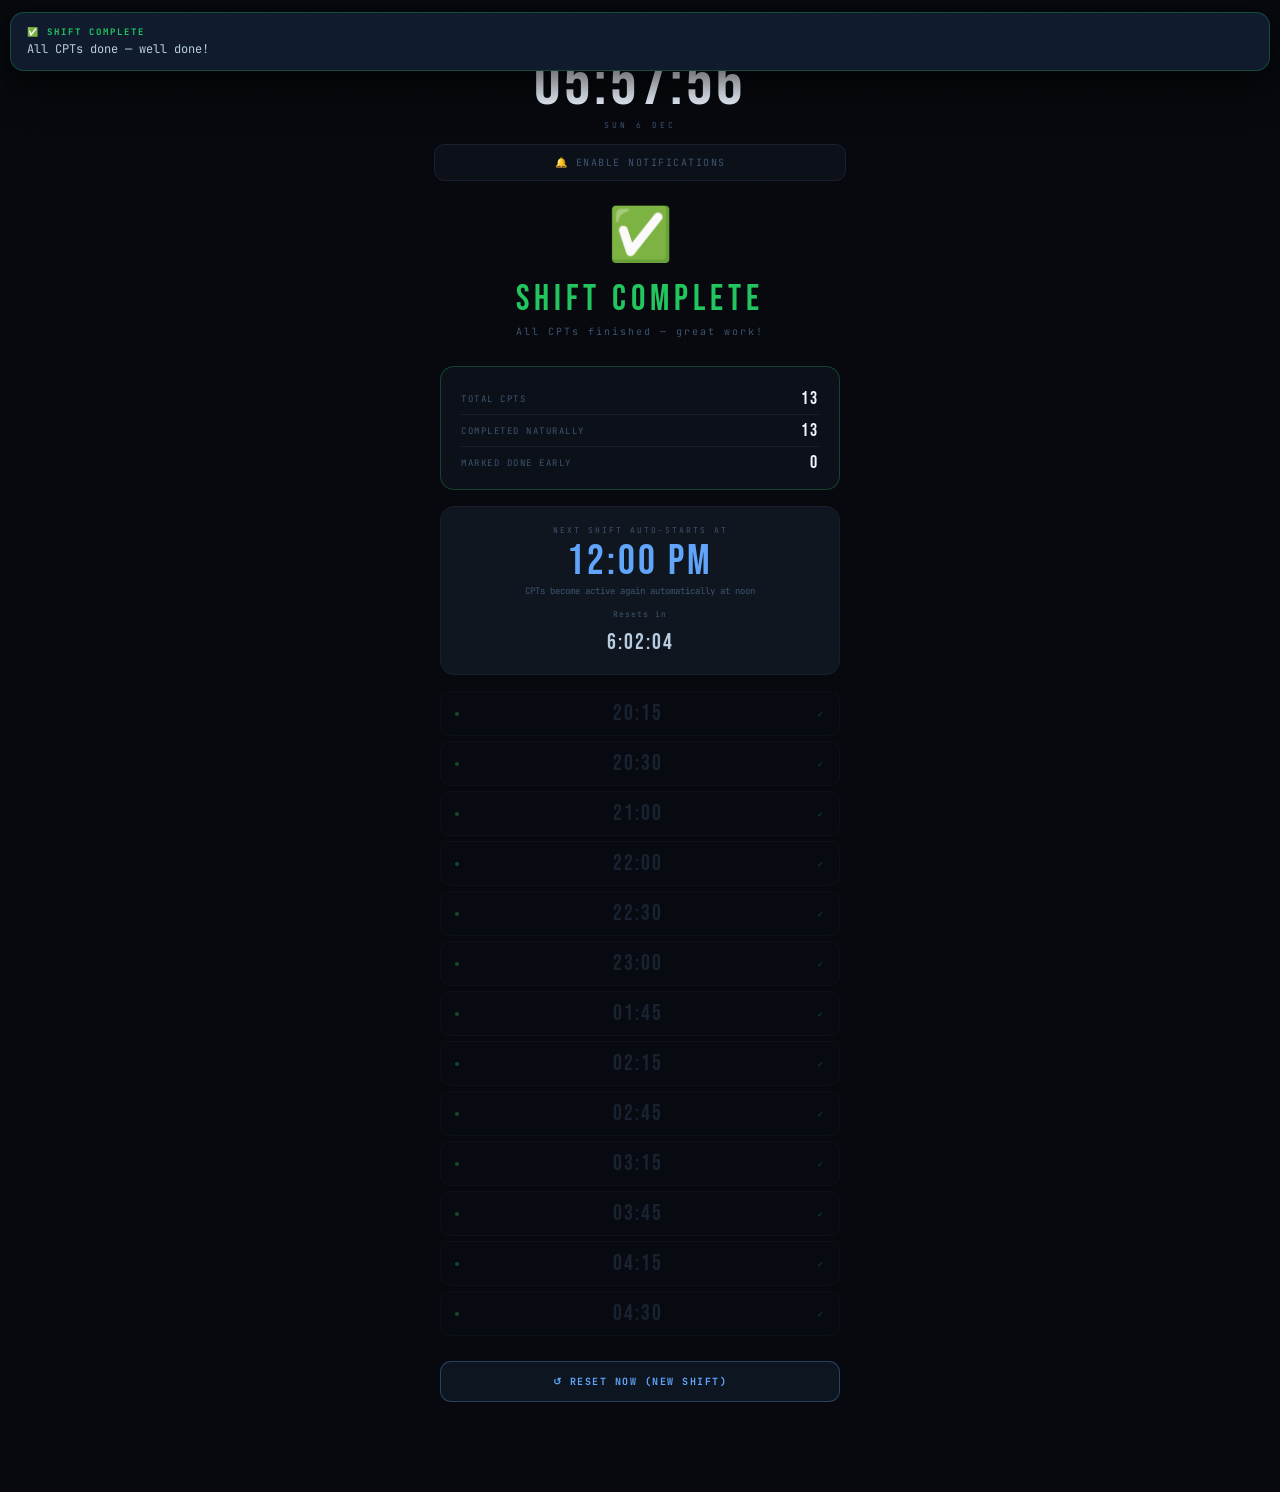
==== commit 1be2a671: "Update cpt-tracker.html next card update" ====
--- a/templates/cpt-tracker.html
+++ b/templates/cpt-tracker.html
@@ -292,10 +292,30 @@
   return{label:fmtT(min),min,eff,pushStart:eff-70,takeOut:eff-60};
 }).sort((a,b)=>a.eff-b.eff);
 
-const manualDone=new Set();
+/* ── LOCALSTORAGE PERSISTENCE ── */
+const LS_KEY='cpt_done_v1';
+function loadDone(){
+  try{
+    const raw=localStorage.getItem(LS_KEY);
+    if(!raw)return new Set();
+    const{date,list}=JSON.parse(raw);
+    // Only restore if saved today (date = YYYY-MM-DD)
+    const today=new Date().toISOString().slice(0,10);
+    if(date===today)return new Set(list);
+  }catch(e){}
+  return new Set();
+}
+function saveDone(){
+  try{
+    const today=new Date().toISOString().slice(0,10);
+    localStorage.setItem(LS_KEY,JSON.stringify({date:today,list:[...manualDone]}));
+  }catch(e){}
+}
+
+const manualDone=loadDone();
 const notified=new Set();
 let notifyOn=false;
-let shiftCompleteShown=false; // track if we already fired the shift-done toast
+let shiftCompleteShown=false;
 
 function nowEff(){
   const d=new Date(),h=d.getHours(),m=d.getMinutes(),s=d.getSeconds();
@@ -314,12 +334,14 @@
 
 function markDone(eff){
   manualDone.add(eff);
+  saveDone();
   if('vibrate'in navigator)navigator.vibrate([80,40,80]);
   render();
 }
 
 function manualReset(){
   manualDone.clear();
+  saveDone();
   notified.clear();
   shiftCompleteShown=false;
   render();
@@ -468,15 +490,26 @@
     const cdSec=diff*60-s;
     nextSec.style.display='block';
     nextWrap.innerHTML=`
-      <div class="next-card">
-        <div class="nc-left">
-          <div class="nc-lbl">Next CPT</div>
-          <div class="nc-time">${nxt.label}</div>
-          <div class="nc-push">push from ${fmtT(nxt.pushStart%1440)} · out by ${fmtT(nxt.takeOut%1440)}</div>
+      <div class="up-card up-featured" style="margin:0 12px">
+        <div class="uf-top">
+          <div class="up-ind" style="background:var(--safe)"></div>
+          <div class="up-main">
+            <div style="font-size:8px;letter-spacing:2px;color:var(--muted);margin-bottom:2px">CPT</div>
+            <div class="up-time">${nxt.label}</div>
+          </div>
+          <div class="up-right">
+            <div class="up-eta">${fmtCd(cdSec)}</div>
+            <div class="up-eta-sub">until CPT</div>
+          </div>
         </div>
-        <div class="nc-right">
-          <div class="nc-cd">${fmtCd(cdSec)}</div>
-          <div class="nc-cd-sub">until CPT</div>
+        <div class="uf-push-row">
+          <div class="uf-push-icon">📦</div>
+          <div class="uf-push-text">
+            <div class="uf-push-label">Start pushing at</div>
+            <div class="uf-push-times">${fmtT(nxt.pushStart%1440)}</div>
+            <div class="uf-out-label">Take out by</div>
+            <div class="uf-out-time">${fmtT(nxt.takeOut%1440)}</div>
+          </div>
         </div>
       </div>`;
   } else { nextSec.style.display='none'; }
@@ -484,22 +517,27 @@
   /* ── UPCOMING */
   const upcomingSec=document.getElementById('upcoming-sec');
   const upcomingList=document.getElementById('upcoming-list');
+  // When no active CPTs: next-sec shows upcoming[0], so list shows slice(1)
+  // When active CPTs exist: next-sec is hidden, so list shows all upcoming
   const qItems=active.length>0?upcoming:upcoming.slice(1);
   if(qItems.length>0){
     upcomingSec.style.display='block';
     upcomingList.innerHTML='';
     qItems.forEach((cpt,i)=>{
       const diff=cpt.eff-effNow;
-      const isNextUp=i===0&&active.length>0;
-      const isFirst=i===0;
+      const isNextUp=false;
+      // Featured = first card in the list, but only when next-sec is NOT showing
+      // next-sec is hidden when active.length>0 OR when upcoming.length===0
+      // Since we're here, upcoming has items. So: featured when active.length>0 AND i===0
+      const isFeatured=i===0&&active.length>0;
       const div=document.createElement('div');
 
-      if(isFirst){
+      if(isFeatured){
         /* ── Featured first card */
-        div.className=`up-card up-featured${isNextUp?' up-next':''}`;
+        div.className='up-card up-featured';
         div.innerHTML=`
           <div class="uf-top">
-            <div class="up-ind" style="background:${isNextUp?'var(--blue)':'var(--safe)'}"></div>
+            <div class="up-ind" style="background:var(--safe)"></div>
             <div class="up-main">
               <div style="font-size:8px;letter-spacing:2px;color:var(--muted);margin-bottom:2px">CPT</div>
               <div class="up-time">${cpt.label}</div>
@@ -586,6 +624,16 @@
 render();
 setInterval(render,1000);
 if('Notification'in window&&Notification.permission==='granted'){notifyOn=true;renderNotifyBtn();}
+
+/* ── AUTO REFRESH ── */
+// If tab was hidden and comes back after >5 min, reload (server may have slept)
+let hiddenAt=null;
+document.addEventListener('visibilitychange',()=>{
+  if(document.hidden){ hiddenAt=Date.now(); }
+  else { if(hiddenAt&&(Date.now()-hiddenAt)>5*60*1000) location.reload(); hiddenAt=null; }
+});
+// Hard reload every 30 min as a keepalive fallback
+setTimeout(()=>location.reload(),30*60*1000);
 </script>
 </body>
 </html>
